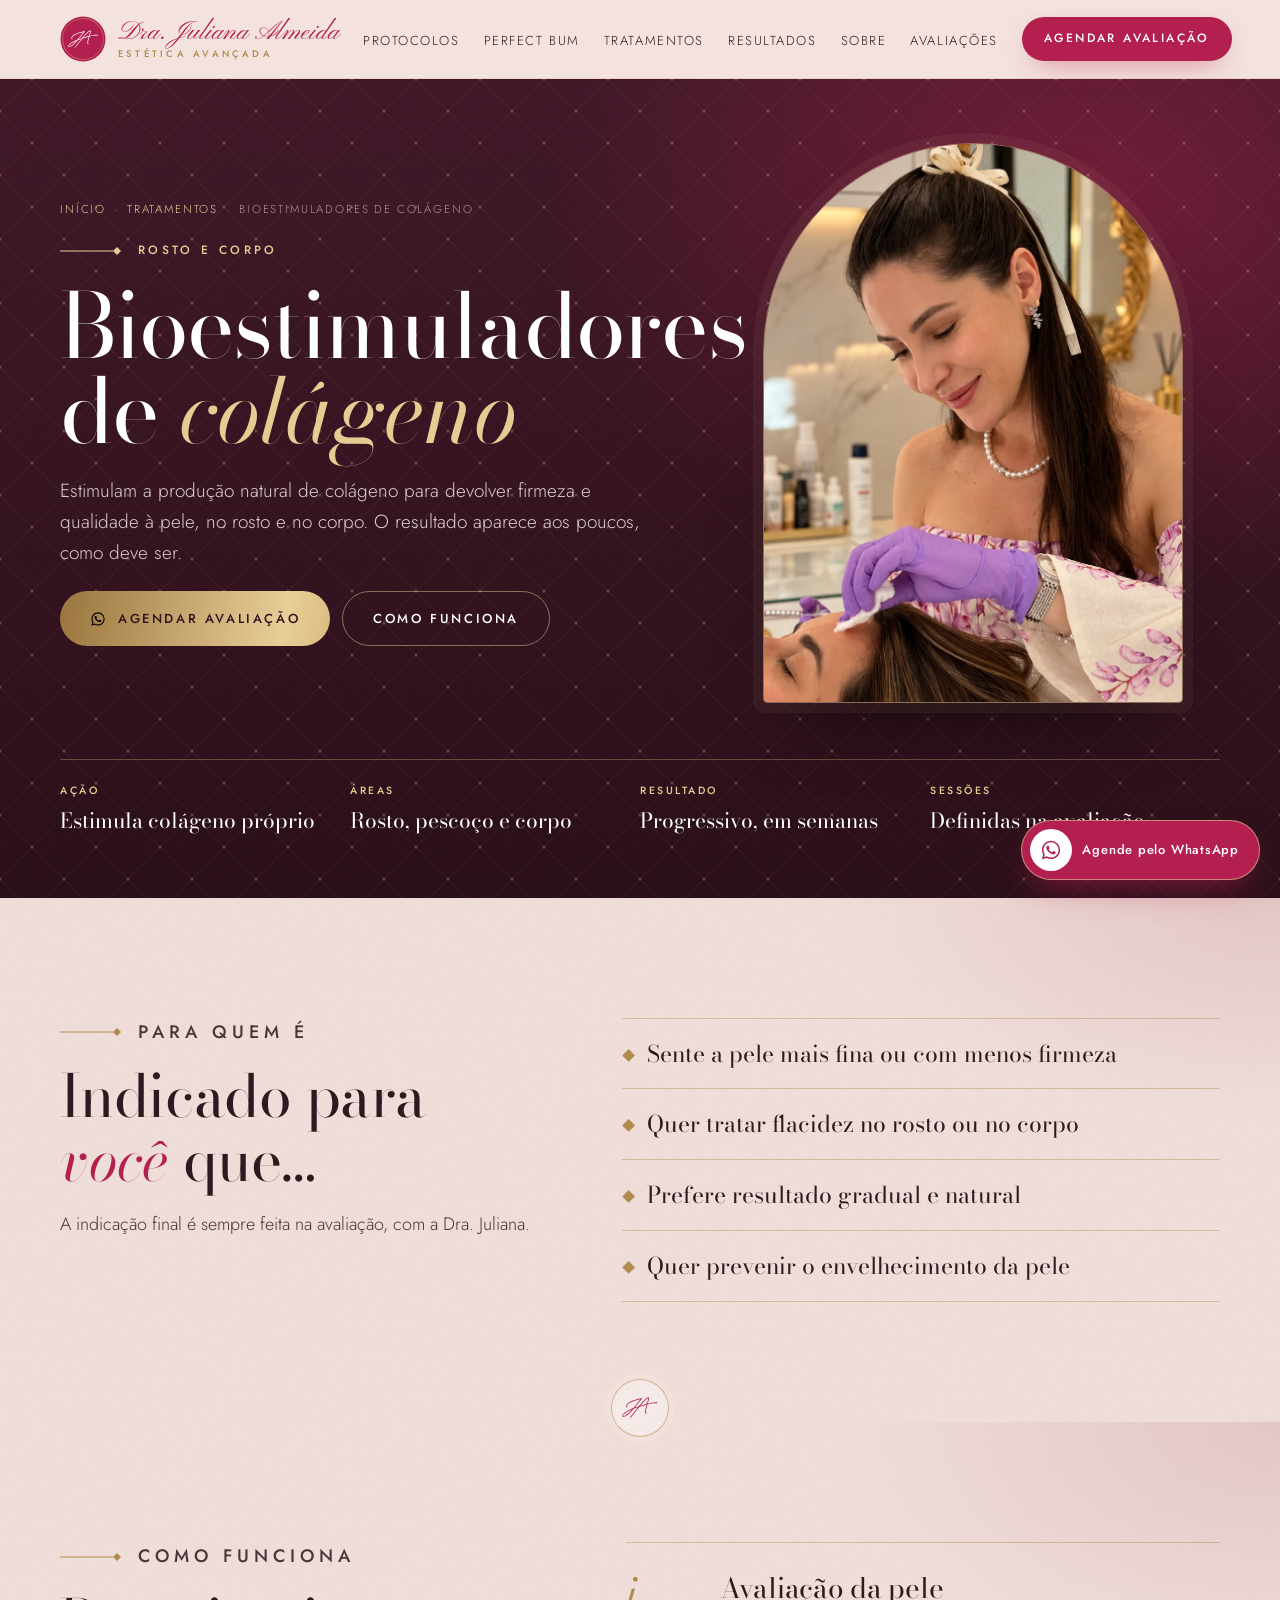
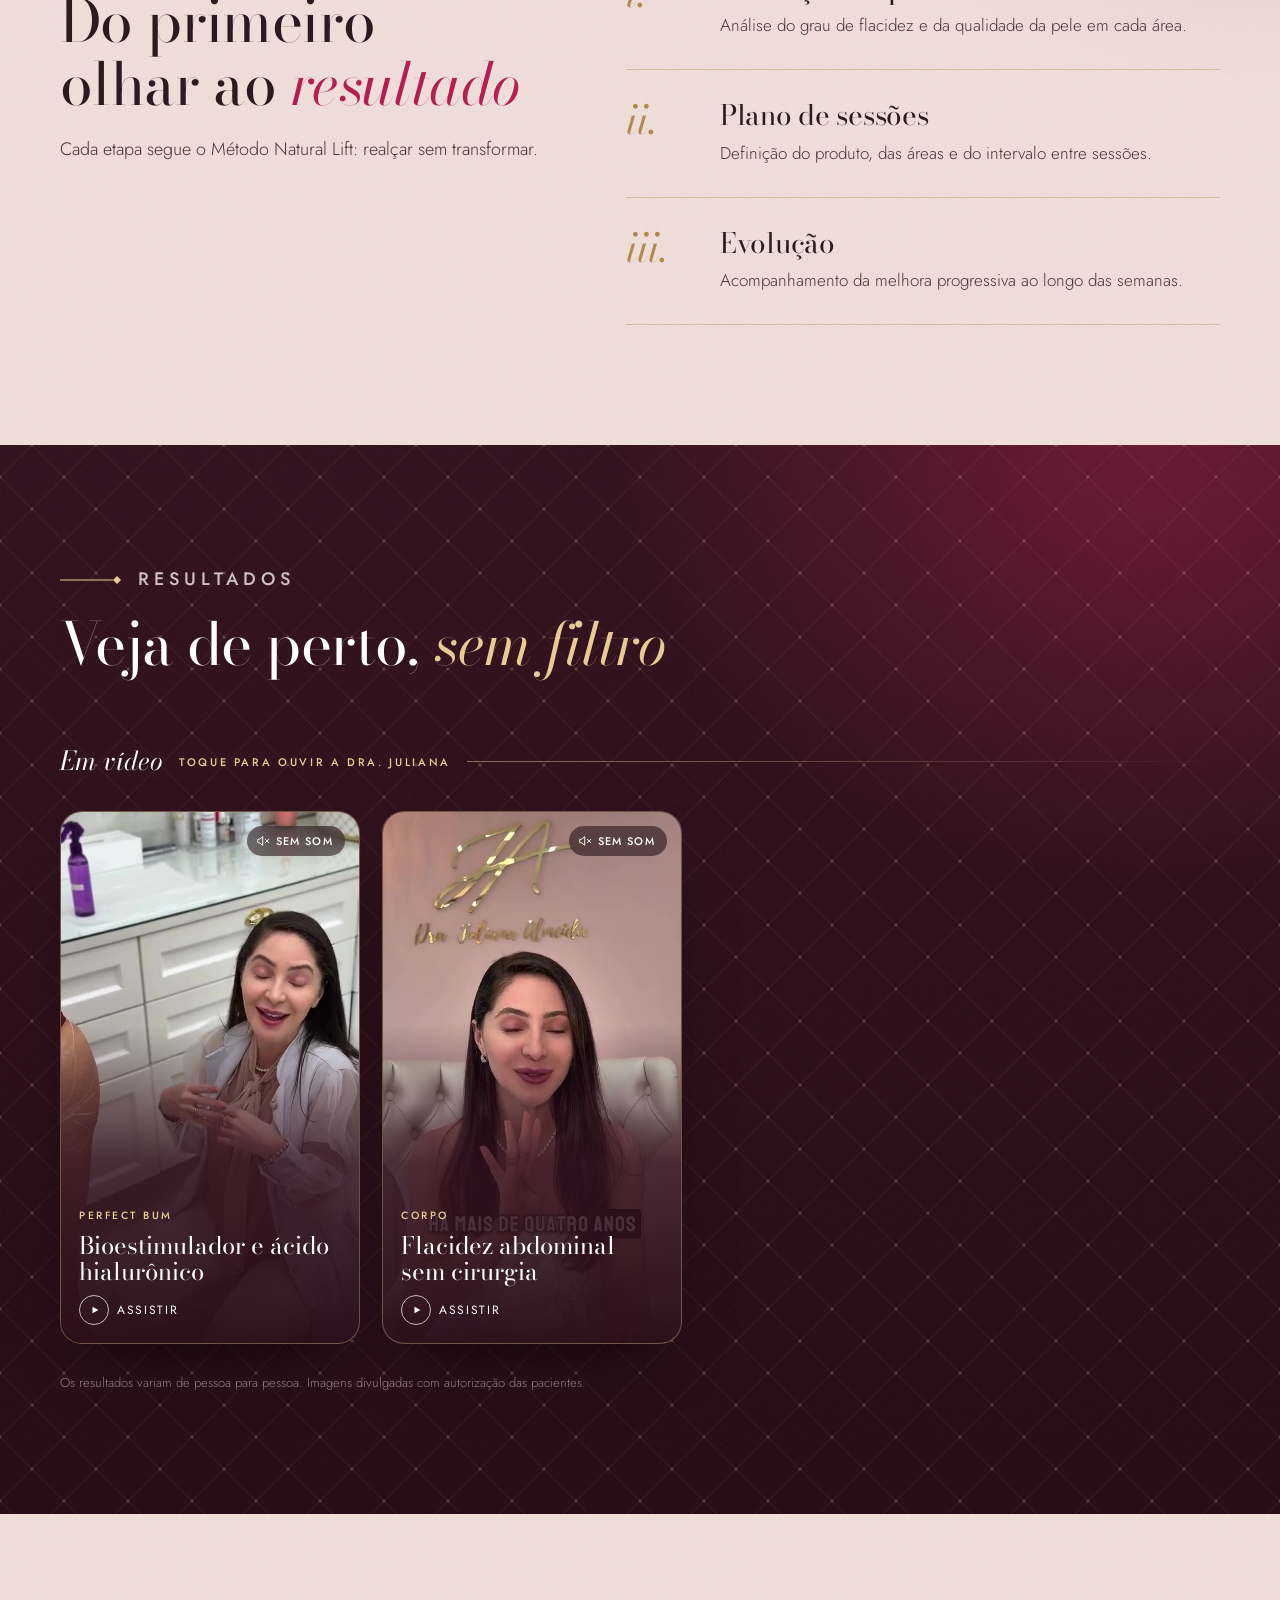
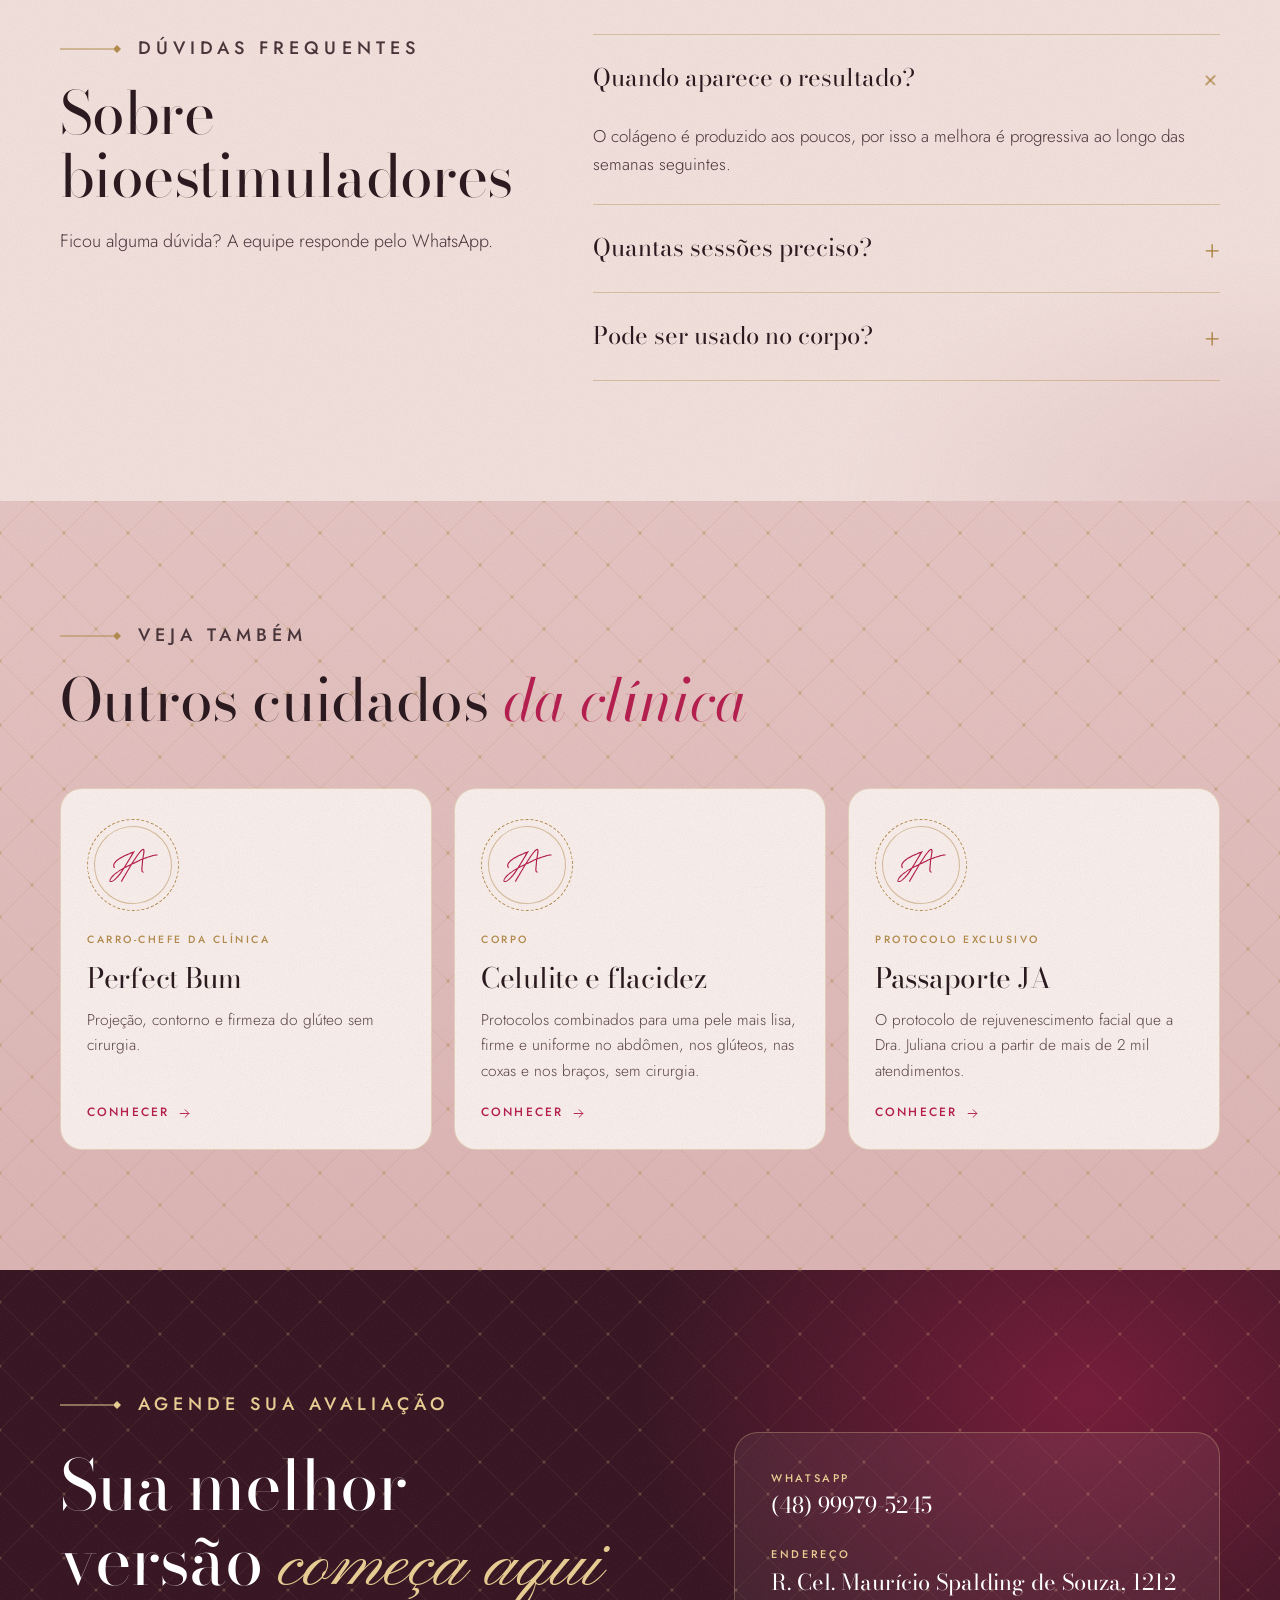
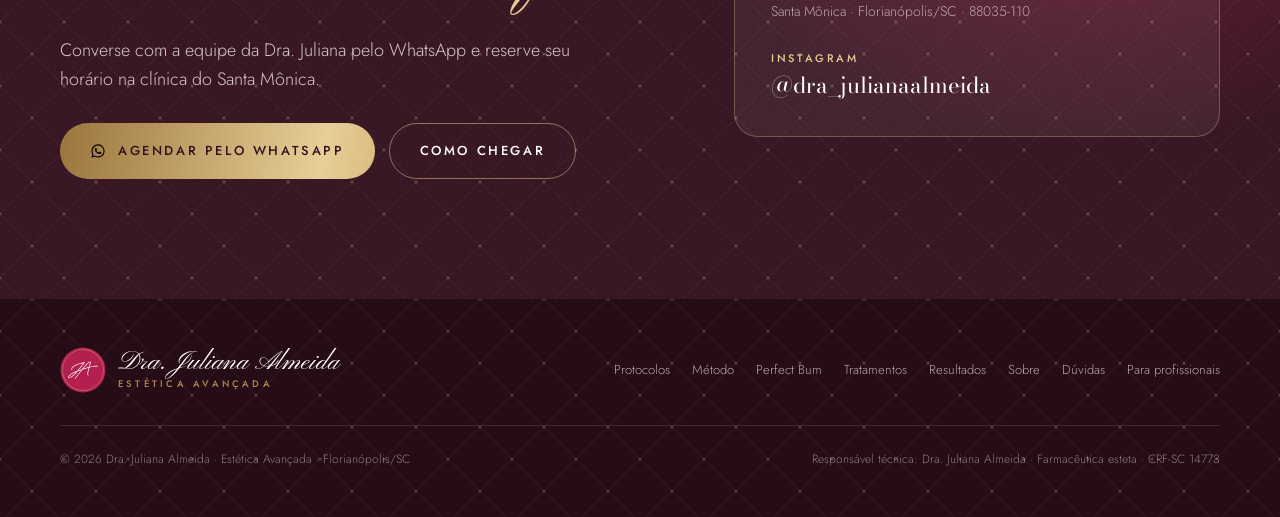
==== bioestimuladores.html @ acc556ac "claude v2.0: páginas de procedimento, SEO e correção da margem lateral - 10 páginas (Perfect Bum, Pa" ====
<!doctype html>
<html lang="pt-BR">
<head>
<meta charset="utf-8">
<meta name="viewport" content="width=device-width, initial-scale=1, viewport-fit=cover">
<title>Bioestimuladores de colágeno em Florianópolis | Dra. Juliana Almeida</title>
<meta name="description" content="Bioestimuladores de colágeno para firmeza e qualidade de pele no rosto e no corpo, com resultado progressivo e natural. Dra. Juliana Almeida, Florianópolis.">
<link rel="canonical" href="https://dra-juliana-site.vercel.app/bioestimuladores">
<meta name="theme-color" content="#33121F">
<meta property="og:type" content="website">
<meta property="og:locale" content="pt_BR">
<meta property="og:site_name" content="Dra. Juliana Almeida · Estética Avançada">
<meta property="og:title" content="Bioestimuladores de colágeno em Florianópolis | Dra. Juliana Almeida">
<meta property="og:description" content="Bioestimuladores de colágeno para firmeza e qualidade de pele no rosto e no corpo, com resultado progressivo e natural. Dra. Juliana Almeida, Florianópolis.">
<meta property="og:url" content="https://dra-juliana-site.vercel.app/bioestimuladores">
<meta property="og:image" content="https://dra-juliana-site.vercel.app/img/juliana-aplicando.jpg">
<meta name="twitter:card" content="summary_large_image">
<link rel="icon" href="data:image/svg+xml,%3Csvg xmlns='http://www.w3.org/2000/svg' viewBox='0 0 100 100'%3E%3Ccircle cx='50' cy='50' r='50' fill='%23B3204F'/%3E%3Cg transform='translate%2818 31.4%29 scale%280.02316%29'%3E%3Cpath fill='%23fff' fill-rule='evenodd' d='M2743 429C2741 422 2736 424 2730 422C2724 420 2713 418 2705 416C2697 414 2692 414 2682 413C2672 412 2663 411 2644 411C2625 411 2592 412 2567 413C2542 414 2528 416 2496 419C2464 422 2416 428 2378 434C2340 440 2306 445 2266 452C2226 459 2176 468 2137 476C2098 484 2054 493 2031 498C2008 503 2006 504 1999 506C1992 508 1990 507 1988 507C1986 507 1986 505 1986 504C1986 503 1984 509 1986 500C1988 491 1987 486 1997 452C2007 418 2036 334 2048 296C2060 258 2064 244 2069 222C2074 200 2078 185 2081 167C2084 149 2086 128 2087 116C2088 104 2088 103 2087 96C2086 89 2086 79 2084 72C2082 65 2080 58 2078 53C2076 48 2074 45 2071 41C2068 37 2062 31 2057 28C2052 25 2047 23 2043 22C2039 21 2040 20 2034 20C2028 20 2016 20 2010 21C2004 22 2004 22 1997 24C1990 26 1978 30 1968 35C1958 40 1948 45 1938 51C1928 57 1920 62 1910 69C1900 76 1888 85 1876 94C1864 103 1857 108 1839 124C1821 140 1792 165 1766 190C1740 215 1720 235 1682 274C1644 313 1606 352 1540 426C1474 500 1329 667 1284 717C1239 767 1280 721 1268 725C1256 729 1232 736 1212 743C1192 750 1173 758 1145 767C1117 776 1070 792 1045 800C1020 808 1002 812 993 814C984 816 991 813 990 812C989 811 988 812 989 809C990 806 985 809 995 796C1005 783 952 850 1049 731C1146 612 1488 190 1575 81C1662 -28 1579 79 1574 79C1569 79 1563 78 1545 80C1527 82 1498 86 1467 92C1436 98 1396 108 1361 116C1326 124 1292 134 1256 143C1220 152 1186 162 1147 173C1108 184 1058 199 1019 212C980 225 942 238 910 249C878 260 856 269 830 279C804 289 784 297 757 309C730 321 694 338 668 350C642 362 622 374 603 384C584 394 572 402 557 411C542 420 529 428 514 439C499 450 479 464 466 475C453 486 446 492 435 502C424 512 411 526 402 536C393 546 386 555 379 565C372 575 366 585 360 595C354 605 348 619 345 627C342 635 341 638 339 645C337 652 335 656 334 670C333 684 333 715 333 729C333 743 335 748 336 756C337 764 338 772 340 779C342 786 343 792 345 797C347 802 350 807 352 810C354 813 356 814 358 816C360 818 363 819 367 820C371 821 376 821 381 820C386 819 393 816 397 814C401 812 402 810 404 805C406 800 408 800 406 787C404 774 396 742 394 726C392 710 393 698 394 688C395 678 396 673 398 666C400 659 401 654 405 645C409 636 418 618 424 609C430 600 434 595 439 588C444 581 447 578 456 568C465 558 481 543 494 531C507 519 519 510 535 498C551 486 570 473 590 461C610 449 637 434 655 424C673 414 680 411 696 403C712 395 730 386 754 376C778 366 808 352 840 340C872 328 906 314 945 301C984 288 1033 272 1073 259C1113 246 1148 236 1185 226C1222 216 1258 206 1297 196C1336 186 1395 172 1416 167C1437 162 1420 167 1421 167C1422 167 1426 164 1423 169C1420 174 1417 180 1401 200C1385 220 1381 227 1328 292C1275 357 1156 501 1084 589C1012 677 932 779 897 822C862 865 880 841 873 848C866 855 863 857 856 862C849 867 851 867 831 876C811 885 761 904 736 915C711 926 715 926 683 941C651 956 584 986 543 1005C502 1024 473 1038 440 1056C407 1074 368 1096 343 1111C318 1126 304 1136 288 1147C272 1158 264 1164 248 1176C232 1188 208 1208 192 1221C176 1234 170 1240 155 1254C140 1268 117 1291 102 1308C87 1325 73 1343 63 1357C53 1371 48 1379 42 1391C36 1403 30 1418 26 1428C22 1438 22 1444 21 1449C20 1454 20 1456 20 1461C20 1466 20 1472 21 1477C22 1482 24 1486 25 1490C26 1494 28 1496 30 1499C32 1502 36 1506 39 1509C42 1512 45 1514 49 1516C53 1518 56 1520 63 1522C70 1524 80 1526 91 1527C102 1528 118 1527 131 1525C144 1523 157 1520 172 1516C187 1512 205 1506 219 1500C233 1494 240 1492 258 1483C276 1474 302 1461 324 1448C346 1435 370 1420 392 1405C414 1390 429 1380 454 1360C479 1340 510 1314 543 1286C576 1258 624 1215 651 1190C678 1165 690 1154 704 1138C718 1122 726 1110 738 1096C750 1082 754 1080 779 1052C804 1024 868 952 889 928C910 904 900 915 906 911C912 907 913 906 924 902C935 898 938 900 970 889C1002 878 1082 850 1118 838C1154 826 1173 821 1187 817C1201 813 1197 814 1200 814C1203 814 1202 814 1203 815C1204 816 1206 816 1204 819C1202 822 1202 823 1194 833C1186 843 1187 840 1157 878C1127 916 1041 1027 1012 1064C983 1101 998 1080 983 1099C968 1118 983 1102 925 1175C867 1248 686 1476 636 1540C586 1604 629 1553 627 1558C625 1563 626 1564 626 1568C626 1572 628 1577 630 1580C632 1583 632 1583 635 1585C638 1587 645 1589 649 1590C653 1591 653 1591 657 1590C661 1589 667 1588 671 1586C675 1584 679 1582 683 1579C687 1576 682 1584 697 1565C712 1546 748 1497 774 1464C800 1431 768 1474 852 1367C936 1260 1205 918 1281 821C1357 724 1302 792 1308 784C1314 776 1314 777 1318 774C1322 771 1325 769 1335 766C1345 763 1305 776 1376 754C1447 732 1682 655 1759 631C1836 607 1815 615 1835 610C1855 605 1871 603 1879 602C1887 601 1882 603 1883 604C1884 605 1885 602 1884 609C1883 616 1881 618 1875 647C1869 676 1856 746 1848 781C1840 816 1836 828 1830 854C1824 880 1819 908 1812 939C1805 970 1792 1017 1786 1043C1780 1069 1779 1081 1777 1095C1775 1109 1774 1119 1774 1129C1774 1139 1774 1146 1774 1155C1774 1164 1775 1173 1777 1182C1779 1191 1782 1202 1785 1210C1788 1218 1790 1222 1795 1229C1800 1236 1808 1245 1814 1250C1820 1255 1824 1258 1828 1261C1832 1264 1832 1264 1837 1266C1842 1268 1850 1270 1855 1271C1860 1272 1861 1272 1865 1271C1869 1270 1875 1269 1878 1268C1881 1267 1883 1265 1885 1263C1887 1261 1888 1257 1889 1254C1890 1251 1891 1249 1891 1246C1891 1243 1892 1239 1891 1235C1890 1231 1890 1228 1884 1224C1878 1220 1865 1214 1858 1208C1851 1202 1846 1196 1843 1191C1840 1186 1839 1184 1838 1179C1837 1174 1835 1168 1835 1160C1835 1152 1836 1136 1837 1128C1838 1120 1839 1121 1841 1110C1843 1099 1845 1076 1847 1063C1849 1050 1842 1078 1853 1030C1864 982 1898 840 1913 773C1928 706 1936 659 1942 631C1948 603 1947 611 1950 604C1953 597 1955 593 1958 589C1961 585 1963 582 1967 579C1971 576 1975 573 1980 571C1985 569 1976 570 1997 565C2018 560 2080 550 2108 544C2136 538 2136 536 2166 530C2196 524 2267 512 2289 508C2311 504 2279 510 2296 508C2313 506 2363 497 2391 493C2419 489 2441 486 2464 484C2487 482 2488 479 2529 478C2570 477 2675 479 2708 478C2741 477 2720 475 2725 473C2730 471 2737 468 2740 466C2743 464 2742 469 2743 463C2744 457 2745 436 2743 429ZM759 978C760 979 774 964 756 984C738 1004 682 1064 653 1095C624 1126 599 1150 580 1169C561 1188 555 1194 538 1209C521 1224 496 1247 478 1262C460 1277 458 1280 431 1300C404 1320 341 1366 316 1385C291 1404 291 1403 279 1411C267 1419 259 1424 246 1431C233 1438 216 1446 203 1452C190 1458 178 1462 165 1466C152 1470 136 1474 125 1475C114 1476 104 1476 97 1475C90 1474 88 1473 85 1471C82 1469 79 1467 77 1464C75 1461 74 1458 73 1455C72 1452 72 1449 73 1444C74 1439 75 1434 79 1426C83 1418 89 1408 96 1398C103 1388 110 1379 122 1366C134 1353 155 1330 168 1318C181 1306 184 1303 198 1291C212 1279 238 1258 255 1245C272 1232 284 1223 300 1212C316 1201 331 1190 351 1177C371 1164 399 1146 422 1132C445 1118 464 1107 487 1094C510 1081 539 1066 562 1054C585 1042 604 1034 625 1024C646 1014 669 1005 690 997C711 989 742 980 753 977C764 974 758 977 759 978ZM2023 82C2023 88 2023 104 2022 114C2021 124 2022 122 2019 140C2016 158 2010 193 2004 220C1998 247 1990 274 1983 300C1976 326 1968 349 1959 378C1950 407 1933 453 1926 475C1919 497 1919 501 1917 509C1915 517 1916 520 1915 524C1914 528 1918 528 1912 530C1906 532 1894 532 1877 536C1860 540 1841 544 1808 554C1775 564 1739 574 1677 593C1615 612 1482 654 1437 668C1392 682 1415 674 1410 675C1405 676 1406 674 1406 672C1406 670 1406 670 1412 663C1418 656 1427 650 1442 633C1457 616 1484 587 1503 564C1522 541 1539 520 1559 497C1579 474 1592 460 1621 429C1650 398 1692 355 1732 314C1772 273 1834 211 1861 185C1888 159 1881 170 1896 158C1911 146 1931 125 1951 112C1971 99 2005 85 2017 80C2029 75 2020 80 2021 80C2022 80 2023 76 2023 82Z'/%3E%3C/g%3E%3C/svg%3E">
<link rel="preconnect" href="https://fonts.googleapis.com">
<link rel="preconnect" href="https://fonts.gstatic.com" crossorigin>
<link rel="stylesheet" href="https://fonts.googleapis.com/css2?family=Bodoni+Moda:ital,opsz,wght@0,6..96,400;0,6..96,500;1,6..96,400;1,6..96,500&family=Jost:wght@300;400;500&family=Pinyon+Script&display=swap">
<link rel="stylesheet" href="assets/site.css">
<script type="application/ld+json">{"@context": "https://schema.org", "@type": "FAQPage", "mainEntity": [{"@type": "Question", "name": "Quando aparece o resultado?", "acceptedAnswer": {"@type": "Answer", "text": "O colágeno é produzido aos poucos, por isso a melhora é progressiva ao longo das semanas seguintes."}}, {"@type": "Question", "name": "Quantas sessões preciso?", "acceptedAnswer": {"@type": "Answer", "text": "Depende da área e do grau de flacidez. O número de sessões é definido na avaliação."}}, {"@type": "Question", "name": "Pode ser usado no corpo?", "acceptedAnswer": {"@type": "Answer", "text": "Sim. Ele faz parte, por exemplo, do protocolo Perfect Bum e dos tratamentos de flacidez corporal."}}]}</script>
<script type="application/ld+json">{"@context": "https://schema.org", "@type": "Service", "name": "Bioestimuladores de colágeno", "description": "Bioestimuladores de colágeno para firmeza e qualidade de pele no rosto e no corpo, com resultado progressivo e natural. Dra. Juliana Almeida, Florianópolis.", "areaServed": "Florianópolis, SC", "provider": {"@type": "BeautySalon", "name": "Dra. Juliana Almeida - Estética Avançada", "url": "https://dra-juliana-site.vercel.app", "telephone": "+55 48 99979-5245", "image": "https://dra-juliana-site.vercel.app/img/juliana-retrato.jpg", "address": {"@type": "PostalAddress", "streetAddress": "R. Cel. Maurício Spalding de Souza, 1212", "addressLocality": "Florianópolis", "addressRegion": "SC", "postalCode": "88035-110", "addressCountry": "BR"}, "aggregateRating": {"@type": "AggregateRating", "ratingValue": "4.9", "reviewCount": "85"}, "sameAs": ["https://www.instagram.com/dra_julianaalmeida/"]}, "url": "https://dra-juliana-site.vercel.app/bioestimuladores"}</script>
<script type="application/ld+json">{"@context": "https://schema.org", "@type": "BreadcrumbList", "itemListElement": [{"@type": "ListItem", "position": 1, "name": "Início", "item": "https://dra-juliana-site.vercel.app/"}, {"@type": "ListItem", "position": 2, "name": "Tratamentos", "item": "https://dra-juliana-site.vercel.app/#tratamentos"}, {"@type": "ListItem", "position": 3, "name": "Bioestimuladores de colágeno", "item": "https://dra-juliana-site.vercel.app/bioestimuladores"}]}</script>
</head>
<body>
<svg width="0" height="0" style="position:absolute" aria-hidden="true">
  <defs>
    <linearGradient id="g-gold" x1="0" y1="0" x2="1" y2="1">
      <stop offset="0" stop-color="#9A753D"/><stop offset=".45" stop-color="#E7CF97"/><stop offset="1" stop-color="#A8834A"/>
    </linearGradient>
  </defs>
  <symbol id="ja-mark" viewBox="0 0 2763 1610"><path fill="currentColor" fill-rule="evenodd" d="M2743 429C2741 422 2736 424 2730 422C2724 420 2713 418 2705 416C2697 414 2692 414 2682 413C2672 412 2663 411 2644 411C2625 411 2592 412 2567 413C2542 414 2528 416 2496 419C2464 422 2416 428 2378 434C2340 440 2306 445 2266 452C2226 459 2176 468 2137 476C2098 484 2054 493 2031 498C2008 503 2006 504 1999 506C1992 508 1990 507 1988 507C1986 507 1986 505 1986 504C1986 503 1984 509 1986 500C1988 491 1987 486 1997 452C2007 418 2036 334 2048 296C2060 258 2064 244 2069 222C2074 200 2078 185 2081 167C2084 149 2086 128 2087 116C2088 104 2088 103 2087 96C2086 89 2086 79 2084 72C2082 65 2080 58 2078 53C2076 48 2074 45 2071 41C2068 37 2062 31 2057 28C2052 25 2047 23 2043 22C2039 21 2040 20 2034 20C2028 20 2016 20 2010 21C2004 22 2004 22 1997 24C1990 26 1978 30 1968 35C1958 40 1948 45 1938 51C1928 57 1920 62 1910 69C1900 76 1888 85 1876 94C1864 103 1857 108 1839 124C1821 140 1792 165 1766 190C1740 215 1720 235 1682 274C1644 313 1606 352 1540 426C1474 500 1329 667 1284 717C1239 767 1280 721 1268 725C1256 729 1232 736 1212 743C1192 750 1173 758 1145 767C1117 776 1070 792 1045 800C1020 808 1002 812 993 814C984 816 991 813 990 812C989 811 988 812 989 809C990 806 985 809 995 796C1005 783 952 850 1049 731C1146 612 1488 190 1575 81C1662 -28 1579 79 1574 79C1569 79 1563 78 1545 80C1527 82 1498 86 1467 92C1436 98 1396 108 1361 116C1326 124 1292 134 1256 143C1220 152 1186 162 1147 173C1108 184 1058 199 1019 212C980 225 942 238 910 249C878 260 856 269 830 279C804 289 784 297 757 309C730 321 694 338 668 350C642 362 622 374 603 384C584 394 572 402 557 411C542 420 529 428 514 439C499 450 479 464 466 475C453 486 446 492 435 502C424 512 411 526 402 536C393 546 386 555 379 565C372 575 366 585 360 595C354 605 348 619 345 627C342 635 341 638 339 645C337 652 335 656 334 670C333 684 333 715 333 729C333 743 335 748 336 756C337 764 338 772 340 779C342 786 343 792 345 797C347 802 350 807 352 810C354 813 356 814 358 816C360 818 363 819 367 820C371 821 376 821 381 820C386 819 393 816 397 814C401 812 402 810 404 805C406 800 408 800 406 787C404 774 396 742 394 726C392 710 393 698 394 688C395 678 396 673 398 666C400 659 401 654 405 645C409 636 418 618 424 609C430 600 434 595 439 588C444 581 447 578 456 568C465 558 481 543 494 531C507 519 519 510 535 498C551 486 570 473 590 461C610 449 637 434 655 424C673 414 680 411 696 403C712 395 730 386 754 376C778 366 808 352 840 340C872 328 906 314 945 301C984 288 1033 272 1073 259C1113 246 1148 236 1185 226C1222 216 1258 206 1297 196C1336 186 1395 172 1416 167C1437 162 1420 167 1421 167C1422 167 1426 164 1423 169C1420 174 1417 180 1401 200C1385 220 1381 227 1328 292C1275 357 1156 501 1084 589C1012 677 932 779 897 822C862 865 880 841 873 848C866 855 863 857 856 862C849 867 851 867 831 876C811 885 761 904 736 915C711 926 715 926 683 941C651 956 584 986 543 1005C502 1024 473 1038 440 1056C407 1074 368 1096 343 1111C318 1126 304 1136 288 1147C272 1158 264 1164 248 1176C232 1188 208 1208 192 1221C176 1234 170 1240 155 1254C140 1268 117 1291 102 1308C87 1325 73 1343 63 1357C53 1371 48 1379 42 1391C36 1403 30 1418 26 1428C22 1438 22 1444 21 1449C20 1454 20 1456 20 1461C20 1466 20 1472 21 1477C22 1482 24 1486 25 1490C26 1494 28 1496 30 1499C32 1502 36 1506 39 1509C42 1512 45 1514 49 1516C53 1518 56 1520 63 1522C70 1524 80 1526 91 1527C102 1528 118 1527 131 1525C144 1523 157 1520 172 1516C187 1512 205 1506 219 1500C233 1494 240 1492 258 1483C276 1474 302 1461 324 1448C346 1435 370 1420 392 1405C414 1390 429 1380 454 1360C479 1340 510 1314 543 1286C576 1258 624 1215 651 1190C678 1165 690 1154 704 1138C718 1122 726 1110 738 1096C750 1082 754 1080 779 1052C804 1024 868 952 889 928C910 904 900 915 906 911C912 907 913 906 924 902C935 898 938 900 970 889C1002 878 1082 850 1118 838C1154 826 1173 821 1187 817C1201 813 1197 814 1200 814C1203 814 1202 814 1203 815C1204 816 1206 816 1204 819C1202 822 1202 823 1194 833C1186 843 1187 840 1157 878C1127 916 1041 1027 1012 1064C983 1101 998 1080 983 1099C968 1118 983 1102 925 1175C867 1248 686 1476 636 1540C586 1604 629 1553 627 1558C625 1563 626 1564 626 1568C626 1572 628 1577 630 1580C632 1583 632 1583 635 1585C638 1587 645 1589 649 1590C653 1591 653 1591 657 1590C661 1589 667 1588 671 1586C675 1584 679 1582 683 1579C687 1576 682 1584 697 1565C712 1546 748 1497 774 1464C800 1431 768 1474 852 1367C936 1260 1205 918 1281 821C1357 724 1302 792 1308 784C1314 776 1314 777 1318 774C1322 771 1325 769 1335 766C1345 763 1305 776 1376 754C1447 732 1682 655 1759 631C1836 607 1815 615 1835 610C1855 605 1871 603 1879 602C1887 601 1882 603 1883 604C1884 605 1885 602 1884 609C1883 616 1881 618 1875 647C1869 676 1856 746 1848 781C1840 816 1836 828 1830 854C1824 880 1819 908 1812 939C1805 970 1792 1017 1786 1043C1780 1069 1779 1081 1777 1095C1775 1109 1774 1119 1774 1129C1774 1139 1774 1146 1774 1155C1774 1164 1775 1173 1777 1182C1779 1191 1782 1202 1785 1210C1788 1218 1790 1222 1795 1229C1800 1236 1808 1245 1814 1250C1820 1255 1824 1258 1828 1261C1832 1264 1832 1264 1837 1266C1842 1268 1850 1270 1855 1271C1860 1272 1861 1272 1865 1271C1869 1270 1875 1269 1878 1268C1881 1267 1883 1265 1885 1263C1887 1261 1888 1257 1889 1254C1890 1251 1891 1249 1891 1246C1891 1243 1892 1239 1891 1235C1890 1231 1890 1228 1884 1224C1878 1220 1865 1214 1858 1208C1851 1202 1846 1196 1843 1191C1840 1186 1839 1184 1838 1179C1837 1174 1835 1168 1835 1160C1835 1152 1836 1136 1837 1128C1838 1120 1839 1121 1841 1110C1843 1099 1845 1076 1847 1063C1849 1050 1842 1078 1853 1030C1864 982 1898 840 1913 773C1928 706 1936 659 1942 631C1948 603 1947 611 1950 604C1953 597 1955 593 1958 589C1961 585 1963 582 1967 579C1971 576 1975 573 1980 571C1985 569 1976 570 1997 565C2018 560 2080 550 2108 544C2136 538 2136 536 2166 530C2196 524 2267 512 2289 508C2311 504 2279 510 2296 508C2313 506 2363 497 2391 493C2419 489 2441 486 2464 484C2487 482 2488 479 2529 478C2570 477 2675 479 2708 478C2741 477 2720 475 2725 473C2730 471 2737 468 2740 466C2743 464 2742 469 2743 463C2744 457 2745 436 2743 429ZM759 978C760 979 774 964 756 984C738 1004 682 1064 653 1095C624 1126 599 1150 580 1169C561 1188 555 1194 538 1209C521 1224 496 1247 478 1262C460 1277 458 1280 431 1300C404 1320 341 1366 316 1385C291 1404 291 1403 279 1411C267 1419 259 1424 246 1431C233 1438 216 1446 203 1452C190 1458 178 1462 165 1466C152 1470 136 1474 125 1475C114 1476 104 1476 97 1475C90 1474 88 1473 85 1471C82 1469 79 1467 77 1464C75 1461 74 1458 73 1455C72 1452 72 1449 73 1444C74 1439 75 1434 79 1426C83 1418 89 1408 96 1398C103 1388 110 1379 122 1366C134 1353 155 1330 168 1318C181 1306 184 1303 198 1291C212 1279 238 1258 255 1245C272 1232 284 1223 300 1212C316 1201 331 1190 351 1177C371 1164 399 1146 422 1132C445 1118 464 1107 487 1094C510 1081 539 1066 562 1054C585 1042 604 1034 625 1024C646 1014 669 1005 690 997C711 989 742 980 753 977C764 974 758 977 759 978ZM2023 82C2023 88 2023 104 2022 114C2021 124 2022 122 2019 140C2016 158 2010 193 2004 220C1998 247 1990 274 1983 300C1976 326 1968 349 1959 378C1950 407 1933 453 1926 475C1919 497 1919 501 1917 509C1915 517 1916 520 1915 524C1914 528 1918 528 1912 530C1906 532 1894 532 1877 536C1860 540 1841 544 1808 554C1775 564 1739 574 1677 593C1615 612 1482 654 1437 668C1392 682 1415 674 1410 675C1405 676 1406 674 1406 672C1406 670 1406 670 1412 663C1418 656 1427 650 1442 633C1457 616 1484 587 1503 564C1522 541 1539 520 1559 497C1579 474 1592 460 1621 429C1650 398 1692 355 1732 314C1772 273 1834 211 1861 185C1888 159 1881 170 1896 158C1911 146 1931 125 1951 112C1971 99 2005 85 2017 80C2029 75 2020 80 2021 80C2022 80 2023 76 2023 82Z"/></symbol>
  <symbol id="i-wa" viewBox="0 0 24 24"><path d="M12.04 2C6.58 2 2.13 6.45 2.13 11.91c0 1.75.46 3.45 1.32 4.95L2.05 22l5.25-1.38a9.9 9.9 0 0 0 4.74 1.21h.01c5.46 0 9.91-4.45 9.91-9.91A9.85 9.85 0 0 0 12.04 2zm0 18.15h-.01a8.2 8.2 0 0 1-4.19-1.15l-.3-.18-3.12.82.83-3.04-.2-.31a8.2 8.2 0 0 1-1.26-4.38c0-4.54 3.7-8.23 8.25-8.23a8.2 8.2 0 0 1 8.23 8.24c0 4.54-3.7 8.23-8.23 8.23zm4.52-6.16c-.25-.12-1.47-.72-1.69-.81-.23-.08-.39-.12-.56.13-.16.25-.64.81-.79.97-.14.17-.29.19-.54.06-.25-.12-1.05-.39-1.99-1.23-.74-.66-1.23-1.47-1.38-1.72-.14-.25-.02-.38.11-.51.11-.11.25-.29.37-.43.13-.15.17-.25.25-.42.08-.17.04-.31-.02-.43-.06-.13-.56-1.34-.76-1.84-.2-.48-.41-.42-.56-.43h-.48a.92.92 0 0 0-.66.31c-.23.25-.87.85-.87 2.07 0 1.22.89 2.4 1.01 2.56.12.17 1.75 2.67 4.23 3.74.59.26 1.05.41 1.41.52.59.19 1.13.16 1.56.1.48-.07 1.47-.6 1.67-1.18.21-.58.21-1.07.14-1.18-.06-.1-.22-.16-.47-.29z"/></symbol>
  <symbol id="i-arrow" viewBox="0 0 24 24"><path d="M5 12h14M13 6l6 6-6 6" fill="none" stroke="currentColor" stroke-width="1.5" stroke-linecap="round" stroke-linejoin="round"/></symbol>
  <symbol id="i-play" viewBox="0 0 24 24"><path d="M6 4l14 8-14 8z"/></symbol>
</svg>
<header class="site-header">
  <div class="wrap">
    <nav class="nav" aria-label="Principal">
      <a class="brand" href="/" aria-label="Dra. Juliana Almeida, início">
        <svg class="brand-badge" viewBox="0 0 100 100" aria-hidden="true">
          <circle cx="50" cy="50" r="49" fill="#B3204F"/>
          <circle cx="50" cy="50" r="44.5" fill="none" stroke="url(#g-gold)" stroke-width="1"/>
          <use href="#ja-mark" x="17" y="31" width="66" height="38.5" color="#fff"/>
        </svg>
        <span class="brand-name"><span class="script">Dra. Juliana Almeida</span><small>Estética Avançada</small></span>
      </a>
      <ul class="nav-links">
        <li><a href="/#protocolos">Protocolos</a></li>
        <li><a href="/#perfect-bum">Perfect Bum</a></li>
        <li><a href="/#tratamentos">Tratamentos</a></li>
        <li><a href="/#resultados">Resultados</a></li>
        <li><a href="/#sobre">Sobre</a></li>
        <li><a href="/#avaliacoes">Avaliações</a></li>
      </ul>
      <a class="btn btn-primary" data-wa="Olá, Dra. Juliana! Vim pelo site e gostaria de agendar uma avaliação." href="/#contato">Agendar avaliação</a>
      <button class="menu-toggle" id="menu-toggle" aria-expanded="false" aria-controls="mobile-menu" aria-label="Abrir menu">
        <svg viewBox="0 0 24 24" fill="none" stroke="currentColor" stroke-width="1.5" stroke-linecap="round"><path d="M4 8h16M4 16h16"/></svg>
      </button>
    </nav>
  </div>
  <div class="mobile-menu" id="mobile-menu" hidden>
    <div class="wrap">
      <ul>
        <li><a href="/#protocolos">Protocolos assinatura</a></li>
        <li><a href="/#metodo">Método Natural Lift</a></li>
        <li><a href="/#perfect-bum">Perfect Bum</a></li>
        <li><a href="/#tratamentos">Tratamentos</a></li>
        <li><a href="/#resultados">Resultados</a></li>
        <li><a href="/#sobre">Sobre a Dra.</a></li>
        <li><a href="/#clinica">A clínica</a></li>
        <li><a href="/#avaliacoes">Avaliações</a></li>
        <li><a href="/#profissionais">Para profissionais</a></li>
        <li><a href="/#contato">Contato</a></li>
      </ul>
      <a class="btn btn-primary" data-wa="Olá, Dra. Juliana! Vim pelo site e gostaria de agendar uma avaliação." href="/#contato"><svg><use href="#i-wa"/></svg>Agendar pelo WhatsApp</a>
    </div>
  </div>
</header>
<main>
  <section class="p-hero">
    <div class="wrap">
      <div class="p-hero-grid">
        <div class="p-hero-copy">
          <nav class="crumb" aria-label="Você está em"><a href="/">Início</a><span>·</span><a href="/#tratamentos">Tratamentos</a><span>·</span><span>Bioestimuladores de colágeno</span></nav>
          <p class="eyebrow rule">Rosto e corpo</p>
          <h1>Bioestimuladores de <em>colágeno</em></h1>
          <p class="lead">Estimulam a produção natural de colágeno para devolver firmeza e qualidade à pele, no rosto e no corpo. O resultado aparece aos poucos, como deve ser.</p>
          <div class="row"><a class="btn btn-gold" data-wa="Olá, Dra. Juliana! Vim pelo site e tenho interesse em Bioestimuladores de Colágeno." href="#contato"><svg><use href="#i-wa"/></svg>Agendar avaliação</a><a class="btn btn-ghost" href="#como-funciona">Como funciona</a></div>
        </div>
        <figure class="p-hero-photo"><img src="img/juliana-aplicando.jpg" alt="Bioestimuladores de colágeno com a Dra. Juliana Almeida" style="object-position:50% 30%" fetchpriority="high"></figure>
      </div>
      <dl class="p-facts"><div><dt>Ação</dt><dd>Estimula colágeno próprio</dd></div><div><dt>Áreas</dt><dd>Rosto, pescoço e corpo</dd></div><div><dt>Resultado</dt><dd>Progressivo, em semanas</dd></div><div><dt>Sessões</dt><dd>Definidas na avaliação</dd></div></dl>
    </div>
  </section>

  <section class="section p-light" id="para-quem">
    <div class="wrap p-two">
      <div class="section-head"><p class="eyebrow rule">Para quem é</p><h2>Indicado para <em>você</em> que…</h2><p>A indicação final é sempre feita na avaliação, com a Dra. Juliana.</p></div>
      <ul class="p-checks"><li>Sente a pele mais fina ou com menos firmeza</li><li>Quer tratar flacidez no rosto ou no corpo</li><li>Prefere resultado gradual e natural</li><li>Quer prevenir o envelhecimento da pele</li></ul>
    </div>
  </section>

  <div class="orn" aria-hidden="true"><span><svg class="ja" viewBox="0 0 2763 1610" aria-hidden="true"><use href="#ja-mark"/></svg></span></div>

  <section class="section p-light" id="como-funciona">
    <div class="wrap metodo-grid">
      <div class="section-head metodo-head"><p class="eyebrow rule">Como funciona</p><h2>Do primeiro olhar ao <em>resultado</em></h2><p>Cada etapa segue o Método Natural Lift: realçar sem transformar.</p></div>
      <ol class="steps"><li class="step"><span class="step-n">i.</span><div><h3>Avaliação da pele</h3><p>Análise do grau de flacidez e da qualidade da pele em cada área.</p></div></li><li class="step"><span class="step-n">ii.</span><div><h3>Plano de sessões</h3><p>Definição do produto, das áreas e do intervalo entre sessões.</p></div></li><li class="step"><span class="step-n">iii.</span><div><h3>Evolução</h3><p>Acompanhamento da melhora progressiva ao longo das semanas.</p></div></li></ol>
    </div>
  </section>

  <section class="section results p-media" id="resultados">
    <div class="wrap">
      <div class="section-head"><p class="eyebrow rule">Resultados</p><h2>Veja de perto, <em>sem filtro</em></h2></div>
      <p class="sub-label">Em vídeo <small>Toque para ouvir a Dra. Juliana</small></p><div class="reels" style="--n:2"><div class="reel vplayer" data-src="videos/perfect-bum.mp4"><video muted loop playsinline preload="none" poster="img/poster-perfect-bum.jpg"></video><span class="vp-mute" aria-hidden="true"><svg viewBox="0 0 24 24" fill="none" stroke="currentColor" stroke-width="1.6" stroke-linecap="round" stroke-linejoin="round"><path d="M11 5 6 9H3v6h3l5 4z"/><path d="m22 9-6 6M16 9l6 6"/></svg>Sem som</span><span class="vp-spin" aria-hidden="true"></span><button class="vp-overlay" aria-label="Assistir com som: Bioestimulador e ácido hialurônico"><span class="reel-info"><small>Perfect Bum</small><b>Bioestimulador e ácido hialurônico</b><span class="mini-play"><i><svg><use href="#i-play"/></svg></i>Assistir</span></span></button></div><div class="reel vplayer" data-src="videos/flacidez-abdominal.mp4"><video muted loop playsinline preload="none" poster="img/poster-flacidez.jpg"></video><span class="vp-mute" aria-hidden="true"><svg viewBox="0 0 24 24" fill="none" stroke="currentColor" stroke-width="1.6" stroke-linecap="round" stroke-linejoin="round"><path d="M11 5 6 9H3v6h3l5 4z"/><path d="m22 9-6 6M16 9l6 6"/></svg>Sem som</span><span class="vp-spin" aria-hidden="true"></span><button class="vp-overlay" aria-label="Assistir com som: Flacidez abdominal sem cirurgia"><span class="reel-info"><small>Corpo</small><b>Flacidez abdominal sem cirurgia</b><span class="mini-play"><i><svg><use href="#i-play"/></svg></i>Assistir</span></span></button></div></div>
      <p class="disclaimer">Os resultados variam de pessoa para pessoa. Imagens divulgadas com autorização das pacientes.</p>
    </div>
  </section>
  <section class="section faq" id="duvidas">
    <div class="wrap faq-grid">
      <div class="section-head"><p class="eyebrow rule">Dúvidas frequentes</p><h2>Sobre bioestimuladores</h2><p>Ficou alguma dúvida? A equipe responde pelo WhatsApp.</p></div>
      <div class="faq-list"><details open><summary>Quando aparece o resultado?</summary><p>O colágeno é produzido aos poucos, por isso a melhora é progressiva ao longo das semanas seguintes.</p></details><details><summary>Quantas sessões preciso?</summary><p>Depende da área e do grau de flacidez. O número de sessões é definido na avaliação.</p></details><details><summary>Pode ser usado no corpo?</summary><p>Sim. Ele faz parte, por exemplo, do protocolo Perfect Bum e dos tratamentos de flacidez corporal.</p></details></div>
    </div>
  </section>

  <section class="section protocols">
    <div class="wrap">
      <div class="section-head"><p class="eyebrow rule">Veja também</p><h2>Outros cuidados <em>da clínica</em></h2></div>
      <div class="proto-grid p-related"><a class="proto" href="perfect-bum"><span class="stamp"><svg class="ja" viewBox="0 0 2763 1610" aria-hidden="true"><use href="#ja-mark"/></svg></span><small>Carro-chefe da clínica</small><h3>Perfect Bum</h3><p>Projeção, contorno e firmeza do glúteo sem cirurgia.</p><span class="more">Conhecer <svg><use href="#i-arrow"/></svg></span></a><a class="proto" href="celulite-e-flacidez"><span class="stamp"><svg class="ja" viewBox="0 0 2763 1610" aria-hidden="true"><use href="#ja-mark"/></svg></span><small>Corpo</small><h3>Celulite e flacidez</h3><p>Protocolos combinados para uma pele mais lisa, firme e uniforme no abdômen, nos glúteos, nas coxas e nos braços, sem cirurgia.</p><span class="more">Conhecer <svg><use href="#i-arrow"/></svg></span></a><a class="proto" href="passaporte-ja"><span class="stamp"><svg class="ja" viewBox="0 0 2763 1610" aria-hidden="true"><use href="#ja-mark"/></svg></span><small>Protocolo exclusivo</small><h3>Passaporte JA</h3><p>O protocolo de rejuvenescimento facial que a Dra. Juliana criou a partir de mais de 2 mil atendimentos.</p><span class="more">Conhecer <svg><use href="#i-arrow"/></svg></span></a></div>
    </div>
  </section>

  <section class="cta" id="contato">
    <div class="wrap cta-grid">
      <div class="cta-copy">
        <p class="eyebrow rule" style="color:var(--gold-hi)">Agende sua avaliação</p>
        <h2>Sua melhor versão <span class="script">começa aqui</span></h2>
        <p>Converse com a equipe da Dra. Juliana pelo WhatsApp e reserve seu horário na clínica do Santa Mônica.</p>
        <div class="row">
          <a class="btn btn-gold" data-wa="Olá, Dra. Juliana! Vim pelo site e gostaria de agendar uma avaliação." href="#contato"><svg><use href="#i-wa"/></svg>Agendar pelo WhatsApp</a>
          <a class="btn btn-ghost" href="https://www.google.com/maps/search/?api=1&query=R.+Cel.+Maur%C3%ADcio+Spalding+de+Souza%2C+1212+-+Santa+Monica%2C+Florian%C3%B3polis+-+SC" target="_blank" rel="noopener">Como chegar</a>
        </div>
      </div>
      <div class="contact-card">
        <div><small>WhatsApp</small><a data-wa="Olá, Dra. Juliana! Vim pelo site e gostaria de agendar uma avaliação." href="#contato">(48) 99979-5245</a></div>
        <div><small>Endereço</small><p>R. Cel. Maurício Spalding de Souza, 1212</p><span class="sub">Santa Mônica · Florianópolis/SC · 88035-110</span></div>
        <div><small>Instagram</small><a href="https://www.instagram.com/dra_julianaalmeida/" target="_blank" rel="noopener">@dra_julianaalmeida</a></div>
      </div>
    </div>
  </section>
</main>
<footer class="site-footer">
  <div class="wrap">
    <div class="foot">
      <a class="brand" href="/" aria-label="Voltar ao início">
        <svg class="brand-badge" viewBox="0 0 100 100" aria-hidden="true"><circle cx="50" cy="50" r="49" fill="#B3204F"/><circle cx="50" cy="50" r="44.5" fill="none" stroke="url(#g-gold)" stroke-width="1"/><use href="#ja-mark" x="17" y="31" width="66" height="38.5" color="#fff"/></svg>
        <span class="brand-name"><span class="script">Dra. Juliana Almeida</span><small>Estética Avançada</small></span>
      </a>
      <nav aria-label="Rodapé">
        <a href="/#protocolos">Protocolos</a><a href="/#metodo">Método</a><a href="/#perfect-bum">Perfect Bum</a><a href="/#tratamentos">Tratamentos</a><a href="/#resultados">Resultados</a><a href="/#sobre">Sobre</a><a href="/#duvidas">Dúvidas</a><a href="/#profissionais">Para profissionais</a>
      </nav>
    </div>
    <div class="foot-legal">
      <span>© <span id="year">2026</span> Dra. Juliana Almeida · Estética Avançada · Florianópolis/SC</span>
      <span>Responsável técnica: Dra. Juliana Almeida · Farmacêutica esteta · CRF-SC 14773</span>
    </div>
  </div>
</footer>
<a class="wa-float" data-wa="Olá, Dra. Juliana! Vim pelo site e tenho interesse em Bioestimuladores de Colágeno." href="#contato" aria-label="Falar no WhatsApp"><i><svg><use href="#i-wa"/></svg></i><span>Agende pelo WhatsApp</span></a>
<script src="assets/site.js"></script>
</body>
</html>
---- assets/site.css ----
/* Layout: maison de beauté — marfim e rosa-pó como papel, framboesa do logo como assinatura, dourado só em fios, selos e números. Fotos em arco, como um espelho da clínica. */
:root{
  --ivory:#F3E3DE;
  --paper:#FAF1ED;
  --blush:#EBD2CE;
  --rosewood:#E2C1BF;
  --petal:#D9AEB1;
  --wine-3:#24090F;
  --raspberry:#B3204F;
  --wine:#33121F;
  --wine-2:#4A1B2D;
  --ink:#2B1A1F;
  --muted:#7A6066;
  --gold:#B08A4E;
  --gold-hi:#E6CC93;
  --gold-grad:linear-gradient(100deg,#9A753D 0%,#E7CF97 42%,#C9A465 62%,#9A753D 100%);
  --line:rgba(176,138,78,.42);
  --noise:url("data:image/svg+xml,%3Csvg xmlns='http://www.w3.org/2000/svg' width='180' height='180'%3E%3Cfilter id='n'%3E%3CfeTurbulence type='fractalNoise' baseFrequency='.8' numOctaves='3' stitchTiles='stitch'/%3E%3CfeColorMatrix values='0 0 0 0 .32 0 0 0 0 .16 0 0 0 0 .2 0 0 0 .11 0'/%3E%3C/filter%3E%3Crect width='100%25' height='100%25' filter='url(%23n)'/%3E%3C/svg%3E");
  --tuft:url("data:image/svg+xml,%3Csvg xmlns='http://www.w3.org/2000/svg' width='64' height='64'%3E%3Cg fill='none' stroke='%23B08A4E' stroke-opacity='.26' stroke-width='.8'%3E%3Cpath d='M0 32 32 0 64 32 32 64Z'/%3E%3C/g%3E%3Cg fill='%23B08A4E' fill-opacity='.42'%3E%3Ccircle cx='32' cy='0' r='1.7'/%3E%3Ccircle cx='0' cy='32' r='1.7'/%3E%3Ccircle cx='64' cy='32' r='1.7'/%3E%3Ccircle cx='32' cy='64' r='1.7'/%3E%3C/g%3E%3C/svg%3E");
  --tuft-dark:url("data:image/svg+xml,%3Csvg xmlns='http://www.w3.org/2000/svg' width='64' height='64'%3E%3Cg fill='none' stroke='%23E6CC93' stroke-opacity='.10' stroke-width='.8'%3E%3Cpath d='M0 32 32 0 64 32 32 64Z'/%3E%3C/g%3E%3Cg fill='%23E6CC93' fill-opacity='.22'%3E%3Ccircle cx='32' cy='0' r='1.6'/%3E%3Ccircle cx='0' cy='32' r='1.6'/%3E%3Ccircle cx='64' cy='32' r='1.6'/%3E%3Ccircle cx='32' cy='64' r='1.6'/%3E%3C/g%3E%3C/svg%3E");
  --rule:url("data:image/svg+xml,%3Csvg xmlns='http://www.w3.org/2000/svg' width='64' height='10'%3E%3Cpath d='M0 5h50' stroke='%23B08A4E' stroke-width='1'/%3E%3Cpath d='M57 1l4 4-4 4-4-4z' fill='%23B08A4E'/%3E%3Cpath d='M50 5h3' stroke='%23B08A4E'/%3E%3C/svg%3E");
  --rule-dark:url("data:image/svg+xml,%3Csvg xmlns='http://www.w3.org/2000/svg' width='64' height='10'%3E%3Cpath d='M0 5h50' stroke='%23E6CC93' stroke-width='1'/%3E%3Cpath d='M57 1l4 4-4 4-4-4z' fill='%23E6CC93'/%3E%3Cpath d='M50 5h3' stroke='%23E6CC93'/%3E%3C/svg%3E");
  --display:"Bodoni Moda","Didot","Bodoni 72",Georgia,serif;
  --body:"Jost","Avenir Next","Helvetica Neue",Arial,sans-serif;
  --script:"Pinyon Script","Snell Roundhand","Apple Chancery",cursive;
  --gutter:max(20px, env(safe-area-inset-left, 0px));
  --gutter-r:max(20px, env(safe-area-inset-right, 0px));
  color-scheme:light;
}
*{box-sizing:border-box}
html,body{margin:0;padding:0}
[hidden]{display:none!important}
html{scroll-behavior:smooth}
body{background:var(--noise),var(--ivory);color:var(--ink);font-family:var(--body);font-weight:300;font-size:17px;line-height:1.65;-webkit-font-smoothing:antialiased;overflow-x:hidden}
body::before{content:"";position:fixed;inset:0 0 auto;height:env(safe-area-inset-top,0px);z-index:60;background:var(--ivory)}
img,video{max-width:100%;display:block}
a{color:inherit}
h1,h2,h3{font-family:var(--display);font-weight:400;line-height:1.08;margin:0;text-wrap:balance;letter-spacing:-.01em}
p{margin:0}
em{font-style:italic}
.wrap{max-width:1200px;margin-inline:auto;padding-left:var(--gutter);padding-right:var(--gutter-r)}
.eyebrow{font-size:12px;letter-spacing:.28em;text-transform:uppercase;font-weight:500;color:var(--gold)}
.script{font-family:var(--script);font-weight:400;letter-spacing:0}
.gold-text{background:var(--gold-grad);-webkit-background-clip:text;background-clip:text;color:transparent}
.rule{display:flex;align-items:center;gap:14px}
.rule::before{content:"";width:64px;height:10px;flex:none;background:var(--rule) no-repeat}
:focus-visible{outline:2px solid var(--raspberry);outline-offset:3px}

.ja{display:block;height:auto;color:currentColor;overflow:visible}
.scrolly-loading .ja{width:120px;color:var(--gold-hi);animation:pulse 1.4s ease-in-out infinite}
.seal .ja{width:64%;color:var(--raspberry);margin-top:4px}
.stamp .ja{width:58%;color:var(--raspberry)}
.proto.featured .stamp .ja{color:var(--gold-hi)}
.orn span .ja{width:64%;color:var(--raspberry)}
.hero-mono .ja{width:100%;color:var(--gold)}

/* buttons */
.btn{display:inline-flex;align-items:center;gap:12px;padding:16px 30px;border-radius:999px;text-decoration:none;font-size:13px;letter-spacing:.2em;text-transform:uppercase;font-weight:500;transition:transform .25s ease,box-shadow .25s ease,background .25s ease;cursor:pointer;border:0;font-family:var(--body)}
.btn-primary{background:var(--raspberry);color:#fff;box-shadow:0 10px 30px -12px rgba(179,32,79,.6)}
.btn-primary:hover{transform:translateY(-2px);box-shadow:0 16px 36px -14px rgba(179,32,79,.7)}
.btn-ghost{color:var(--ink);border:1px solid var(--line);background:rgba(255,255,255,.45)}
.btn-ghost:hover{border-color:var(--gold);background:rgba(255,255,255,.5)}
.btn-gold{background:var(--gold-grad);color:var(--wine);background-size:200% 100%;background-position:0 0}
.btn-gold:hover{background-position:100% 0;transform:translateY(-2px)}
.btn svg{width:16px;height:16px;flex:none}

/* header */
.site-header{position:sticky;top:env(safe-area-inset-top,0px);z-index:50;background:rgba(243,227,222,.9);backdrop-filter:blur(14px);-webkit-backdrop-filter:blur(14px);border-bottom:1px solid rgba(176,138,78,.18)}
.nav{display:flex;align-items:center;justify-content:space-between;gap:24px;height:78px}
.brand{display:flex;align-items:center;gap:12px;text-decoration:none;flex:none}
.brand-badge{width:46px;height:46px;flex:none}
.brand-name{display:flex;flex-direction:column;line-height:1}
.brand-name .script{font-size:27px;color:var(--raspberry)}
.brand-name small{font-size:9.5px;letter-spacing:.34em;text-transform:uppercase;color:var(--gold);font-weight:500;margin-top:4px}
.nav-links{display:flex;gap:24px;white-space:nowrap;list-style:none;margin:0;padding:0}
.nav-links a{text-decoration:none;font-size:13px;letter-spacing:.12em;text-transform:uppercase;color:var(--ink);position:relative;padding-block:6px}
.nav-links a::after{content:"";position:absolute;left:0;right:0;bottom:0;height:1px;background:var(--gold);transform:scaleX(0);transition:transform .3s ease;transform-origin:left}
.nav-links a:hover::after{transform:scaleX(1)}
.nav .btn{padding:12px 22px;font-size:12px;white-space:nowrap;flex:none}
.menu-toggle{display:none;background:none;border:1px solid var(--line);border-radius:999px;width:46px;height:46px;cursor:pointer;color:var(--ink)}
.menu-toggle svg{width:20px;height:20px;margin:auto}
.mobile-menu{border-top:1px solid rgba(176,138,78,.18);background:var(--ivory)}
.mobile-menu ul{list-style:none;margin:0;padding:12px 0 24px}
.mobile-menu a{display:block;text-decoration:none;font-family:var(--display);font-size:26px;padding:10px 0;border-bottom:1px solid rgba(176,138,78,.15)}
.mobile-menu .btn{margin-top:20px;width:100%;justify-content:center}

/* hero */
.hero{position:relative;overflow:hidden;isolation:isolate;background:linear-gradient(115deg,#F1DCD7 0%,#E9C9C7 48%,#DDB0B4 100%)}
.hero::before{content:"";position:absolute;inset:0;z-index:-2;background:url("img/hero-bg.jpg") center 30%/cover no-repeat;opacity:.55;mix-blend-mode:multiply}
.hero::after{content:"";position:absolute;inset:0;z-index:-1;background:var(--noise),linear-gradient(90deg,rgba(243,224,219,.9) 0%,rgba(240,218,214,.7) 40%,rgba(226,190,190,.2) 72%,rgba(120,20,55,.18) 100%),radial-gradient(60% 50% at 0% 100%,rgba(230,204,147,.28),transparent 70%)}
.hero-mono{position:absolute;z-index:-1;right:-6%;top:4%;width:clamp(420px,52vw,860px);opacity:.16;pointer-events:none;user-select:none}
.hero-arc{position:absolute;z-index:-1;left:-140px;bottom:-260px;width:520px;height:520px;border-radius:50%;border:1px solid rgba(176,138,78,.45);box-shadow:0 0 0 26px rgba(176,138,78,.06),0 0 0 27px rgba(176,138,78,.28);pointer-events:none}
.hero-grid{display:grid;grid-template-columns:1.08fr .92fr;gap:56px;align-items:center;padding-block:72px 88px}
.hero-copy{min-width:0;display:flex;flex-direction:column;gap:28px}
.hero h1{font-size:clamp(46px,6.4vw,92px);line-height:.98}
.hero h1 .script{display:block;font-size:1.08em;color:var(--raspberry);line-height:.9;margin-top:.08em;margin-left:-.04em}
.hero-lead{font-size:19px;max-width:30em;color:#4a353b}
.hero-lead strong{font-weight:500;color:var(--ink)}
.hero-ctas{display:flex;flex-wrap:wrap;gap:14px}
.google-pill{display:inline-flex;align-items:center;gap:14px;padding:10px 18px 10px 12px;border:1px solid var(--line);border-radius:999px;background:rgba(255,255,255,.8);width:max-content;max-width:100%;text-decoration:none}
.google-pill b{font-family:var(--display);font-weight:500;font-size:24px;line-height:1}
.stars{color:var(--gold);letter-spacing:2px;font-size:15px}
.google-pill span{font-size:13px;color:var(--muted)}
.hero-figure{position:relative;justify-self:center;width:min(100%,460px)}
.arch{position:relative;aspect-ratio:3/4;border-radius:999px 999px 18px 18px;overflow:hidden;box-shadow:0 40px 80px -40px rgba(51,18,31,.45)}
.arch img{width:100%;height:100%;object-fit:cover;object-position:50% 20%}
.arch-frame{position:absolute;inset:-14px -14px 22px 14px;border:1px solid var(--gold);border-radius:999px 999px 18px 18px;pointer-events:none;z-index:-1}
.seal{position:absolute;left:-58px;bottom:56px;width:150px;height:150px;border-radius:50%;background:var(--noise),var(--paper);border:1px solid rgba(176,138,78,.5);box-shadow:0 16px 40px -18px rgba(51,18,31,.4);display:grid;place-items:center}
.seal svg.ring{position:absolute;inset:0;width:100%;height:100%;animation:spin 38s linear infinite}
.seal .mono{font-family:var(--script);font-size:46px;color:var(--raspberry);line-height:1;margin-top:6px}
@keyframes spin{to{transform:rotate(360deg)}}
.float-card{position:absolute;right:-26px;top:64px;background:var(--wine);color:#fff;padding:14px 18px;border-radius:14px;max-width:190px;box-shadow:0 20px 40px -20px rgba(51,18,31,.6)}
.float-card .eyebrow{color:var(--gold-hi);font-size:10px;letter-spacing:.24em}
.float-card p{font-family:var(--display);font-size:18px;line-height:1.2;margin-top:4px}
.hero-copy > *{animation:rise .9s cubic-bezier(.2,.7,.2,1) both}
.hero-copy > *:nth-child(2){animation-delay:.08s}.hero-copy > *:nth-child(3){animation-delay:.16s}.hero-copy > *:nth-child(4){animation-delay:.24s}.hero-copy > *:nth-child(5){animation-delay:.32s}
.hero-figure{animation:fade 1.2s ease both .1s}
@keyframes rise{from{transform:translateY(18px);opacity:.001}to{transform:none;opacity:1}}
@keyframes fade{from{opacity:.001;transform:scale(.985)}to{opacity:1;transform:none}}

/* scrollytelling */
.scrolly{position:relative;height:215vh;background:#24090F}
.scrolly-stick{position:sticky;top:0;height:100vh;height:100svh;overflow:hidden;background:#24090F}
.scrolly canvas{position:absolute;inset:0;width:100%;height:100%;display:block}
.scrolly-shade{position:absolute;inset:0;pointer-events:none;background:linear-gradient(90deg,rgba(36,9,15,.78) 0%,rgba(36,9,15,.35) 34%,rgba(36,9,15,0) 55%),linear-gradient(0deg,rgba(36,9,15,.6) 0%,rgba(36,9,15,0) 30%)}
.scrolly-caps{position:absolute;inset:0;pointer-events:none}
.cap{position:absolute;left:max(6vw,var(--gutter));bottom:16vh;max-width:min(520px,44vw);display:flex;flex-direction:column;gap:18px;color:#F7EDEA;opacity:0;will-change:opacity,transform}
.cap .eyebrow{color:var(--gold-hi)}
.cap h2{font-size:clamp(46px,6vw,96px);line-height:.98;color:#fff}
.cap h2 em{color:var(--gold-hi)}
.cap h2 .script{font-size:1.1em;color:var(--gold-hi);display:block;line-height:.9}
.cap p{font-size:18px;color:rgba(247,237,234,.85);max-width:28em}
.cap .row{display:flex;gap:12px;flex-wrap:wrap;pointer-events:auto}
.cap .btn-ghost{color:#fff;border-color:rgba(230,204,147,.55);background:rgba(36,9,15,.25)}
.cap.is-on{pointer-events:auto}
.scrolly-progress{position:absolute;right:max(28px,env(safe-area-inset-right,0px));top:50%;transform:translateY(-50%);display:flex;flex-direction:column;align-items:center;gap:14px;pointer-events:none}
.scrolly-progress .track{position:relative;width:1px;height:180px;background:rgba(230,204,147,.25)}
.scrolly-progress .fill{position:absolute;left:0;top:0;width:1px;height:100%;background:var(--gold-hi);transform-origin:top;transform:scaleY(0)}
.scrolly-progress small{font-size:10px;letter-spacing:.24em;text-transform:uppercase;color:var(--gold-hi);writing-mode:vertical-rl}
.scroll-cue{position:absolute;left:50%;bottom:calc(28px + env(safe-area-inset-bottom,0px));transform:translateX(-50%);display:flex;flex-direction:column;align-items:center;gap:10px;font-size:11px;letter-spacing:.28em;text-transform:uppercase;color:rgba(247,237,234,.75);pointer-events:none}
.scroll-cue i{width:1px;height:46px;background:linear-gradient(var(--gold-hi),transparent);animation:cue 1.8s ease-in-out infinite}
@keyframes cue{0%{transform:scaleY(0);transform-origin:top}50%{transform:scaleY(1);transform-origin:top}51%{transform-origin:bottom}100%{transform:scaleY(0);transform-origin:bottom}}
.scrolly-loading{position:absolute;inset:0;display:grid;place-items:center;background:#24090F;transition:opacity .6s}
.scrolly-loading.done{opacity:0;pointer-events:none}
.scrolly-loading span{font-family:var(--script);font-size:64px;color:var(--gold-hi);animation:pulse 1.4s ease-in-out infinite}
@keyframes pulse{50%{opacity:.35}}
@media (max-width:760px){
  .scrolly{height:200vh}
  .scrolly-shade{background:linear-gradient(0deg,rgba(36,9,15,.92) 0%,rgba(36,9,15,.55) 34%,rgba(36,9,15,0) 58%)}
  .cap{left:var(--gutter);right:var(--gutter-r);bottom:calc(9vh + env(safe-area-inset-bottom,0px));max-width:none;gap:14px}
  .cap h2{font-size:44px}
  .cap p{font-size:16px}
  .cap .row .btn{flex:1 1 100%;justify-content:center}
  .scrolly-progress,.scroll-cue{display:none}
}

/* marquee */
.marquee{background:var(--raspberry);color:#fff;overflow:hidden;border-block:1px solid rgba(230,204,147,.5)}
.marquee-track{display:flex;width:max-content;animation:marq 40s linear infinite}
.marquee-track span{font-family:var(--display);font-style:italic;font-size:22px;padding:16px 0;white-space:nowrap;display:flex;align-items:center}
.marquee-track span::after{content:"✦";font-style:normal;font-size:12px;color:var(--gold-hi);margin-inline:28px}
@keyframes marq{to{transform:translateX(-50%)}}

/* proof strip */
.proof{background:var(--noise),var(--tuft-dark),linear-gradient(180deg,#3A1424,#2C0E1A);color:#F7EDEA;border-bottom:1px solid rgba(230,204,147,.25)}
.proof-grid{display:grid;grid-template-columns:repeat(4,1fr);padding-block:44px}
.proof-item{padding:6px 28px;border-left:1px solid rgba(230,204,147,.25);min-width:0}
.proof-item:first-child{border-left:0;padding-left:0}
.proof-item b{display:block;font-family:var(--display);font-weight:400;font-size:clamp(30px,3.2vw,42px);line-height:1.05;font-variant-numeric:lining-nums;background:var(--gold-grad);-webkit-background-clip:text;background-clip:text;color:transparent}
.proof-item span{display:block;font-size:14px;color:rgba(247,237,234,.72);margin-top:8px;line-height:1.45}

/* sections */
section{scroll-margin-top:90px}
#metodo{background:var(--noise),radial-gradient(50% 60% at 100% 0%,rgba(217,174,177,.45),transparent 70%),radial-gradient(40% 50% at 0% 100%,rgba(230,204,147,.25),transparent 70%),var(--ivory)}
#tratamentos{background:var(--noise),radial-gradient(45% 55% at 0% 0%,rgba(217,174,177,.4),transparent 70%),var(--ivory)}
#sobre{background:var(--noise),linear-gradient(180deg,#EED8D3 0%,#E7CCC8 100%)}
#avaliacoes{background:var(--noise),var(--tuft),linear-gradient(180deg,#E9CDC9,#E2C1BF)}
.section{padding-block:120px}
.section-head{display:flex;flex-direction:column;gap:18px;max-width:760px}
.section-head h2{font-size:clamp(38px,4.6vw,64px)}
.section-head h2 em{color:var(--raspberry)}
.section-head p{font-size:18px;color:#4a353b;max-width:36em}

/* método */
@media (min-width:901px){.metodo-head{position:sticky;top:120px}}
.metodo-grid{display:grid;grid-template-columns:.9fr 1.1fr;gap:80px;align-items:start}
.steps{list-style:none;margin:0;padding:0;display:flex;flex-direction:column}
.step{display:grid;grid-template-columns:70px 1fr;gap:24px;padding:30px 0;border-top:1px solid var(--line)}
.step:last-child{border-bottom:1px solid var(--line)}
.step-n{font-family:var(--display);font-style:italic;font-size:40px;line-height:1;color:var(--gold)}
.step h3{font-size:28px;margin-bottom:8px}
.step p{color:#4a353b}
.passaporte{margin-top:44px;position:relative;padding:34px 34px 30px;border-radius:22px;background:var(--tuft-dark),var(--wine);color:#F7EDEA;overflow:hidden}
.passaporte::after{content:"";position:absolute;right:-60px;top:-60px;width:220px;height:220px;border-radius:50%;border:1px solid rgba(230,204,147,.35);box-shadow:0 0 0 18px rgba(230,204,147,.06),0 0 0 40px rgba(230,204,147,.04)}
.passaporte .eyebrow{color:var(--gold-hi)}
.passaporte h3{font-size:34px;margin:10px 0 10px;color:#fff}
.passaporte h3 .script{font-size:1.2em;color:var(--gold-hi)}
.passaporte p{color:rgba(247,237,234,.82);max-width:34em;position:relative;z-index:1}
.passaporte a{margin-top:22px;position:relative;z-index:1}

/* perfect bum */
.pb{background:var(--wine);color:#F7EDEA;position:relative;overflow:hidden}
.pb::before{content:"";position:absolute;inset:0;background:var(--noise),var(--tuft-dark),radial-gradient(60% 70% at 10% 30%,rgba(179,32,79,.42),transparent 70%),radial-gradient(40% 50% at 95% 90%,rgba(176,138,78,.18),transparent 70%)}
.pb-grid{position:relative;display:grid;grid-template-columns:.8fr 1.2fr;gap:80px;align-items:center;padding-block:120px}
.pb-video{aspect-ratio:9/16;border-radius:26px;border:1px solid rgba(230,204,147,.45);box-shadow:0 40px 90px -40px rgba(0,0,0,.7);max-width:400px;width:100%;justify-self:center}
.pb-video .play{position:absolute;inset:auto 22px 22px 22px}
.pb-copy{min-width:0;display:flex;flex-direction:column;gap:24px}
.pb-copy .eyebrow{color:var(--gold-hi)}
.pb-title{font-family:var(--display);font-size:clamp(64px,9vw,128px);line-height:.9;letter-spacing:-.02em}
.pb-title em{display:block}
.pb-copy .lead{font-size:19px;color:rgba(247,237,234,.86);max-width:32em}
.pb-list{list-style:none;padding:0;margin:8px 0 0;display:grid;grid-template-columns:1fr 1fr;gap:0 36px}
.pb-list li{padding:16px 0;border-top:1px solid rgba(230,204,147,.25);display:flex;flex-direction:column;gap:2px}
.pb-list b{font-family:var(--display);font-weight:400;font-size:22px;color:#fff}
.pb-list span{font-size:15px;color:rgba(247,237,234,.7)}
.pb-copy .btn{align-self:flex-start;margin-top:10px}

/* video player inline */
.vplayer{position:relative;overflow:hidden;background:var(--wine)}
.vplayer video{position:absolute;inset:0;width:100%;height:100%;object-fit:cover;background:#1d0a12}
.vp-overlay{position:absolute;inset:0;z-index:2;border:0;padding:0;margin:0;background:transparent;cursor:pointer;font-family:var(--body);text-align:left;color:inherit;width:100%}
.vplayer.is-active .vp-overlay{display:none}
.vp-mute{position:absolute;top:14px;right:14px;z-index:3;display:flex;align-items:center;gap:6px;padding:6px 12px 6px 9px;border-radius:999px;background:rgba(30,10,18,.55);backdrop-filter:blur(6px);color:#fff;font-size:11px;letter-spacing:.12em;text-transform:uppercase;font-weight:500;pointer-events:none}
.vp-mute svg{width:14px;height:14px}
.vplayer.is-active .vp-mute{display:none}
.vp-spin{position:absolute;left:50%;top:50%;z-index:4;width:44px;height:44px;margin:-22px 0 0 -22px;border-radius:50%;border:2px solid rgba(255,255,255,.25);border-top-color:var(--gold-hi);animation:spin .8s linear infinite;display:none;pointer-events:none}
.vplayer.is-loading .vp-spin{display:block}
/* play pill */
.play{display:flex;align-items:center;gap:12px;background:rgba(251,246,242,.92);color:var(--ink);border-radius:999px;padding:8px 18px 8px 8px;backdrop-filter:blur(6px)}
.play i{width:42px;height:42px;border-radius:50%;background:var(--raspberry);display:grid;place-items:center;flex:none}
.play i svg{width:14px;height:14px;fill:#fff;margin-left:2px}
.play span{font-size:12px;letter-spacing:.16em;text-transform:uppercase;font-weight:500;line-height:1.3}

/* protocolos assinatura */
.protocols{background:var(--noise),var(--tuft),linear-gradient(180deg,#E6C7C4 0%,#DDB6B5 100%)}
.proto-grid{display:grid;grid-template-columns:repeat(4,1fr);gap:22px;margin-top:56px}
.proto{position:relative;display:flex;flex-direction:column;gap:14px;padding:30px 26px 26px;border-radius:22px;background:var(--noise),var(--paper);border:1px solid rgba(176,138,78,.3);text-decoration:none;min-width:0;transition:transform .35s cubic-bezier(.2,.7,.2,1),box-shadow .35s,border-color .35s}
.proto:hover{transform:translateY(-4px);box-shadow:0 30px 60px -34px rgba(51,18,31,.45);border-color:var(--gold)}
.proto.featured{background:var(--tuft-dark),var(--wine);color:#F7EDEA;border-color:rgba(230,204,147,.5)}
.stamp{width:92px;height:92px;border-radius:50%;border:1.5px dashed var(--gold);display:grid;place-items:center;position:relative;transform:rotate(-8deg);margin-bottom:6px}
.stamp::before{content:"";position:absolute;inset:6px;border-radius:50%;border:1px solid rgba(176,138,78,.5)}
.stamp b{font-family:var(--display);font-weight:500;font-size:26px;letter-spacing:.04em;color:var(--raspberry);line-height:1}
.stamp .script{font-size:30px;color:var(--raspberry);line-height:1}
.proto.featured .stamp b{color:var(--gold-hi)}
.proto small{font-size:10.5px;letter-spacing:.24em;text-transform:uppercase;color:var(--gold);font-weight:500}
.proto.featured small{color:var(--gold-hi)}
.proto h3{font-size:28px}
.proto.featured h3{color:#fff}
.proto p{font-size:15.5px;color:#5a4349;flex:1}
.proto.featured p{color:rgba(247,237,234,.8)}
.proto .more{display:flex;align-items:center;gap:8px;font-size:12px;letter-spacing:.18em;text-transform:uppercase;font-weight:500;color:var(--raspberry);margin-top:6px}
.proto.featured .more{color:var(--gold-hi)}
.proto .more svg{width:15px;height:15px;transition:transform .3s}
.proto:hover .more svg{transform:translateX(4px)}
.proto .new{position:absolute;top:22px;right:22px;font-size:10px;letter-spacing:.2em;text-transform:uppercase;font-weight:500;padding:5px 10px;border-radius:999px;background:var(--gold-grad);color:var(--wine)}

/* ornamentos que se desenham com a rolagem */
.orn-draw{fill:none;stroke:var(--gold);stroke-width:1.3;stroke-linecap:round;stroke-linejoin:round;overflow:visible}
.orn-draw path{stroke-dasharray:1;stroke-dashoffset:1}
.clinic .orn-draw{stroke:var(--gold-hi)}
.orn-chandelier{position:absolute;right:max(4vw,var(--gutter-r));top:-30px;width:clamp(180px,20vw,280px);opacity:.9;filter:drop-shadow(0 0 10px rgba(230,204,147,.35))}
.clinic .wrap{position:relative}
.orn-flower{display:block;width:min(260px,70%);margin-top:48px;opacity:.85}
.orn-flourish{display:block;width:280px;max-width:100%;margin-top:-6px}
.orn-line{display:block;height:1px;background:linear-gradient(90deg,transparent,var(--gold),transparent);transform:scaleX(0);transform-origin:center;margin-top:28px}
@media (max-width:900px){.orn-chandelier{position:relative;right:auto;top:auto;display:block;width:150px;margin:0 auto 24px}.orn-flower{display:none}}

/* ornamento divisor */
.orn{display:flex;align-items:center;justify-content:center;gap:16px;padding-block:0;height:0;position:relative;z-index:2}
.orn::before,.orn::after{content:"";flex:1;max-width:38vw;height:1px;background:linear-gradient(90deg,transparent,var(--gold));transform:scaleX(var(--p,0));transform-origin:right;margin-top:-1px}
.orn::after{background:linear-gradient(90deg,var(--gold),transparent);transform-origin:left}
.orn span{flex:none;display:grid;place-items:center;width:58px;height:58px;margin-top:-29px;border-radius:50%;background:var(--noise),var(--paper);border:1px solid rgba(176,138,78,.55);box-shadow:0 0 0 6px rgba(243,227,222,.6);font-family:var(--script);font-size:26px;color:var(--raspberry);line-height:1}

/* tratamentos */
.tabs{display:inline-flex;gap:6px;padding:6px;border-radius:999px;border:1px solid var(--line);margin-top:40px;background:var(--paper)}
.tab{border:0;background:none;padding:12px 26px;border-radius:999px;font-family:var(--body);font-size:13px;letter-spacing:.18em;text-transform:uppercase;font-weight:500;color:var(--muted);cursor:pointer;transition:background .25s,color .25s}
.tab[aria-selected="true"]{background:var(--raspberry);color:#fff}
.treat-list{list-style:none;padding:0;margin:36px 0 0;display:grid;grid-template-columns:1fr 1fr;column-gap:64px}
.treat{border-top:1px solid var(--line);min-width:0}
.treat:nth-last-child(-n+2){border-bottom:1px solid var(--line)}
.treat a{display:grid;grid-template-columns:1fr auto;gap:6px 24px;padding:28px 0;text-decoration:none;align-items:start}
.treat h3{font-size:28px;transition:color .25s}
.treat .tag{font-family:var(--body);font-size:10.5px;letter-spacing:.2em;text-transform:uppercase;color:var(--raspberry);font-weight:500;vertical-align:middle;margin-left:10px;border:1px solid rgba(179,32,79,.35);padding:3px 8px;border-radius:999px;white-space:nowrap}
.treat p{grid-column:1;color:#5a4349;font-size:16px}
.treat .arrow{grid-row:1/3;grid-column:2;width:44px;height:44px;border-radius:50%;border:1px solid var(--line);display:grid;place-items:center;transition:background .25s,border-color .25s,transform .25s;color:var(--gold)}
.treat .arrow svg{width:16px;height:16px}
.treat a:hover h3{color:var(--raspberry)}
.treat a:hover .arrow{background:var(--raspberry);border-color:var(--raspberry);color:#fff;transform:rotate(-45deg)}
.treat-note{margin-top:28px;font-size:14px;color:var(--muted)}

/* resultados */
.results{background:var(--noise),var(--tuft-dark),radial-gradient(60% 60% at 90% 0%,rgba(179,32,79,.45),transparent 70%),linear-gradient(180deg,#2E0F1B,#220811);color:#F7EDEA}
.results .section-head h2{color:#fff}.results .section-head h2 em{color:var(--gold-hi)}
.results .section-head p{color:rgba(247,237,234,.8)}.results .eyebrow{color:var(--gold-hi)}
.scrolly .rule::before,.results .rule::before,.clinic .rule::before,.cta .rule::before,.pb .rule::before{background-image:var(--rule-dark)}
.results .link-gold{color:#fff;border-color:var(--gold-hi)}
.results .disclaimer{color:rgba(247,237,234,.55)}
.results .reel{border:1px solid rgba(230,204,147,.35);box-shadow:0 30px 60px -30px rgba(0,0,0,.7)}
.results-head{display:flex;justify-content:space-between;align-items:end;gap:32px;flex-wrap:wrap}
.sub-label{display:flex;align-items:center;gap:16px;margin-top:64px;font-family:var(--display);font-style:italic;font-size:26px;color:#fff}
.sub-label::after{content:"";flex:1;height:1px;background:linear-gradient(90deg,rgba(230,204,147,.5),transparent)}
.sub-label small{font-family:var(--body);font-style:normal;font-size:11px;letter-spacing:.24em;text-transform:uppercase;color:var(--gold-hi);font-weight:500}
.ba-grid{display:grid;grid-template-columns:repeat(4,1fr);gap:18px;margin-top:28px}
.ba{margin:0;position:relative;border-radius:22px;overflow:hidden;border:1px solid rgba(230,204,147,.45);box-shadow:0 30px 60px -30px rgba(0,0,0,.7);background:#1d0a12;min-width:0}
.ba img{width:100%;aspect-ratio:1/1;object-fit:cover}
.ba::after{content:"";position:absolute;top:0;bottom:0;left:50%;width:1px;background:linear-gradient(180deg,transparent,rgba(230,204,147,.9) 20%,rgba(230,204,147,.9) 80%,transparent)}
.ba .chip{position:absolute;top:14px;z-index:1;font-size:10.5px;letter-spacing:.22em;text-transform:uppercase;font-weight:500;padding:6px 12px;border-radius:999px;background:rgba(30,10,18,.6);backdrop-filter:blur(6px);color:#fff}
.ba .chip.l{left:14px}.ba .chip.r{right:14px;background:var(--gold-grad);color:var(--wine)}
.ba figcaption{position:absolute;left:0;right:0;bottom:0;padding:40px 18px 16px;background:linear-gradient(transparent,rgba(30,10,18,.85));color:#fff;font-family:var(--display);font-size:19px;z-index:1}
.reels{display:grid;grid-template-columns:repeat(4,1fr);gap:22px;margin-top:28px}
.reel{aspect-ratio:9/16;border-radius:22px;box-shadow:0 30px 60px -36px rgba(51,18,31,.55);min-width:0}
.reel .vp-overlay{background:linear-gradient(180deg,rgba(51,18,31,0) 40%,rgba(51,18,31,.82) 66%,rgba(41,13,24,.97) 100%);transition:opacity .3s}
.reel .vp-overlay:hover .mini-play i{background:var(--raspberry);border-color:var(--raspberry)}
.reel-info{position:absolute;left:18px;right:18px;bottom:18px;z-index:1;color:#fff;display:flex;flex-direction:column;gap:10px}
.reel-info small{font-size:10.5px;letter-spacing:.24em;text-transform:uppercase;color:var(--gold-hi);font-weight:500}
.reel-info b{font-family:var(--display);font-weight:400;font-size:24px;line-height:1.1}
.reel-info .mini-play{display:inline-flex;align-items:center;gap:8px;font-size:12px;letter-spacing:.14em;text-transform:uppercase}
.reel-info .mini-play i{width:30px;height:30px;border-radius:50%;border:1px solid rgba(255,255,255,.7);display:grid;place-items:center}
.reel-info .mini-play svg{width:10px;height:10px;fill:#fff;margin-left:2px}
.disclaimer{margin-top:28px;font-size:13px;color:var(--muted)}


/* sobre */
.sobre-grid{display:grid;grid-template-columns:1fr 1fr;gap:96px;align-items:center}
.sobre-photos{position:relative;padding-bottom:70px;padding-right:40px}
.sobre-main{aspect-ratio:4/5;border-radius:22px;overflow:hidden;border:1px solid rgba(176,138,78,.5);box-shadow:0 0 0 8px rgba(250,241,237,.55),0 0 0 9px rgba(176,138,78,.35),0 40px 80px -40px rgba(51,18,31,.5)}
.sobre-main img{width:100%;height:100%;object-fit:cover;object-position:50% 25%}
.sobre-imcas{position:absolute;right:0;bottom:0;width:44%;aspect-ratio:3/4;border-radius:999px 999px 16px 16px;overflow:hidden;border:6px solid #EED8D3;box-shadow:0 24px 50px -24px rgba(51,18,31,.5)}
.sobre-imcas img{width:100%;height:100%;object-fit:cover;object-position:50% 30%}
.sobre-imcas figcaption{position:absolute;left:0;right:0;bottom:0;padding:26px 10px 12px;text-align:center;font-size:10px;letter-spacing:.2em;text-transform:uppercase;color:#fff;background:linear-gradient(transparent,rgba(51,18,31,.85));font-weight:500}
.sobre-copy{display:flex;flex-direction:column;gap:22px;min-width:0}
.sobre-copy h2{font-size:clamp(38px,4.4vw,60px)}
.sobre-copy h2 em{color:var(--raspberry)}
.sobre-copy p{color:#4a353b}
.facts{list-style:none;padding:0;margin:10px 0 0;display:grid;grid-template-columns:1fr 1fr;gap:18px 30px}
.facts li{display:flex;gap:12px;align-items:flex-start;font-size:15px;line-height:1.45}
.facts li::before{content:"✦";color:var(--gold);font-size:11px;margin-top:4px}
.signature{font-family:var(--script);font-size:46px;color:var(--raspberry);line-height:1;margin-top:8px}

/* fé */
.faith{background:var(--noise),#E7CCC8;padding-block:0 120px}
.faith-card{display:grid;grid-template-columns:1.15fr .85fr;border-radius:28px;overflow:hidden;background:var(--tuft-dark),var(--wine);border:1px solid rgba(230,204,147,.45);box-shadow:0 40px 80px -40px rgba(51,18,31,.6);color:#F7EDEA}
.faith-card img{width:100%;height:100%;object-fit:cover;min-height:420px;max-height:640px}
.faith-copy{padding:56px 52px;display:flex;flex-direction:column;justify-content:center;gap:18px;min-width:0}
.faith-copy blockquote{margin:0;font-family:var(--display);font-style:italic;font-size:clamp(30px,3.2vw,44px);line-height:1.15;color:#fff}
.faith-copy cite{font-style:normal;font-size:13px;letter-spacing:.24em;text-transform:uppercase;color:var(--gold-hi);font-weight:500}
.faith-copy .eyebrow{color:var(--gold-hi)}
.faith-copy p{color:rgba(247,237,234,.8)}

/* clínica */
.clinic{background:var(--noise),var(--tuft-dark),radial-gradient(50% 60% at 0% 100%,rgba(179,32,79,.35),transparent 70%),var(--wine);color:#F7EDEA}
.clinic .section-head h2{color:#fff}
.clinic .section-head h2 em{color:var(--gold-hi)}
.clinic .section-head p{color:rgba(247,237,234,.8)}
.clinic .eyebrow{color:var(--gold-hi)}
.clinic-grid{display:grid;grid-template-columns:.9fr 1.1fr;gap:64px;margin-top:72px;align-items:center}
.clinic-grid figure{margin:0;position:relative;border-radius:999px 999px 22px 22px;overflow:hidden;min-width:0;aspect-ratio:4/5;border:1px solid rgba(230,204,147,.45)}
.clinic-grid img{width:100%;height:100%;object-fit:cover}
.clinic-grid .tall img{object-position:50% 18%}
.clinic-grid .wide{aspect-ratio:auto}
.clinic-grid figcaption{position:absolute;left:18px;bottom:16px;font-size:11px;letter-spacing:.22em;text-transform:uppercase;color:#fff;background:rgba(51,18,31,.55);padding:8px 14px;border-radius:999px;backdrop-filter:blur(6px);font-weight:500}
.clinic-points{display:flex;flex-direction:column;min-width:0}
.clinic-points div{padding:26px 0;border-top:1px solid rgba(230,204,147,.3);min-width:0}
.clinic-points div:last-child{border-bottom:1px solid rgba(230,204,147,.3)}
.clinic-points b{display:block;font-family:var(--display);font-weight:400;font-size:24px;color:#fff;margin-bottom:6px}
.clinic-points span{color:rgba(247,237,234,.72);font-size:15px}

.clinic-gallery{display:grid;grid-template-columns:repeat(4,1fr);grid-template-rows:280px 320px;gap:16px;margin-top:56px}
.clinic-gallery figure{margin:0;position:relative;border-radius:20px;overflow:hidden;border:1px solid rgba(230,204,147,.4);min-width:0}
.clinic-gallery img{width:100%;height:100%;object-fit:cover;transition:transform 1.2s cubic-bezier(.2,.7,.2,1)}
.clinic-gallery figure:hover img{transform:scale(1.04)}
.clinic-gallery .cg-wide{grid-column:1/4}
.clinic-gallery .cg-tall{grid-column:4;grid-row:1/3}
.clinic-gallery figcaption{position:absolute;left:14px;bottom:12px;font-size:10.5px;letter-spacing:.22em;text-transform:uppercase;color:#fff;background:rgba(51,18,31,.55);padding:7px 12px;border-radius:999px;backdrop-filter:blur(6px);font-weight:500}
@media (max-width:900px){.clinic-gallery{display:flex;overflow-x:auto;scroll-snap-type:x mandatory;gap:12px;margin-right:calc(-1 * var(--gutter-r));padding-bottom:8px}
.clinic-gallery figure{flex:0 0 72vw;height:380px;scroll-snap-align:start}.clinic-gallery .cg-wide{flex-basis:88vw;height:260px;align-self:center}}

.bastidores{aspect-ratio:9/16;max-width:380px;width:100%;justify-self:center;border-radius:999px 999px 24px 24px;border:1px solid rgba(230,204,147,.5);box-shadow:0 40px 80px -40px rgba(0,0,0,.7)}
.bastidores .play{position:absolute;left:18px;right:18px;bottom:18px}
.bastidores .vp-mute{top:auto;bottom:86px;right:50%;transform:translateX(50%)}
.pb-gallery{position:relative;display:grid;grid-template-columns:repeat(3,1fr);gap:18px;padding-bottom:110px}
.pb-gallery figure{margin:0;position:relative;aspect-ratio:4/5;border-radius:20px;overflow:hidden;border:1px solid rgba(230,204,147,.4);min-width:0}
.pb-gallery img{width:100%;height:100%;object-fit:cover}
.pb-gallery figcaption{position:absolute;left:0;right:0;bottom:0;padding:36px 16px 14px;background:linear-gradient(transparent,rgba(30,10,18,.85));font-family:var(--display);font-size:19px;color:#fff}
@media (max-width:900px){.pb-gallery{display:flex;overflow-x:auto;scroll-snap-type:x mandatory;margin-right:calc(-1 * var(--gutter-r));padding-bottom:80px}.pb-gallery figure{flex:0 0 72vw;scroll-snap-align:start}}

/* avaliações */
.reviews-head{display:grid;grid-template-columns:auto 1fr;gap:56px;align-items:end}
.score{display:flex;flex-direction:column;gap:6px}
.score b{font-family:var(--display);font-weight:400;font-size:120px;line-height:.85;letter-spacing:-.03em}
.score .stars{font-size:22px;letter-spacing:4px}
.score span{font-size:14px;color:var(--muted)}
.review-track{display:flex;gap:22px;overflow-x:auto;scroll-snap-type:x mandatory;padding:56px 0 18px;scrollbar-width:thin;scrollbar-color:var(--petal) transparent}
.review{flex:0 0 min(400px,82vw);scroll-snap-align:start;background:var(--noise),var(--paper);border:1px solid rgba(176,138,78,.22);border-radius:22px;padding:34px 32px;display:flex;flex-direction:column;gap:20px}
.review .q{font-family:var(--display);font-size:64px;line-height:.4;color:var(--gold);height:24px}
.review p{font-size:16.5px;color:#3e2a30;flex:1}
.review footer{display:flex;align-items:center;justify-content:space-between;gap:12px;border-top:1px solid rgba(176,138,78,.2);padding-top:18px}
.review footer b{font-weight:500;font-size:15px;display:block}
.review footer small{color:var(--muted);font-size:13px}
.reviews-foot{display:flex;justify-content:space-between;align-items:center;gap:20px;flex-wrap:wrap;margin-top:18px}
.scroll-btns{display:flex;gap:10px}
.scroll-btns button{width:48px;height:48px;border-radius:50%;border:1px solid var(--line);background:transparent;cursor:pointer;color:var(--ink);display:grid;place-items:center}
.scroll-btns button:hover{background:var(--raspberry);color:#fff;border-color:var(--raspberry)}
.scroll-btns svg{width:16px;height:16px}
.link-gold{font-size:13px;letter-spacing:.18em;text-transform:uppercase;font-weight:500;text-decoration:none;border-bottom:1px solid var(--gold);padding-bottom:4px}

/* faq */
.faq{background:var(--noise),radial-gradient(50% 60% at 100% 100%,rgba(217,174,177,.45),transparent 70%),var(--ivory)}
.faq-grid{display:grid;grid-template-columns:.8fr 1.2fr;gap:80px;align-items:start}
.faq-list details{border-top:1px solid var(--line)}
.faq-list details:last-child{border-bottom:1px solid var(--line)}
.faq-list summary{list-style:none;cursor:pointer;display:flex;justify-content:space-between;align-items:center;gap:24px;padding:26px 0;font-family:var(--display);font-size:24px;line-height:1.25}
.faq-list summary::-webkit-details-marker{display:none}
.faq-list summary::after{content:"+";font-family:var(--body);font-weight:300;font-size:28px;color:var(--gold);transition:transform .3s;flex:none}
.faq-list details[open] summary::after{transform:rotate(45deg)}
.faq-list details p{padding:0 0 26px;color:#4a353b;max-width:40em}

/* profissionais */
.pro{background:var(--noise),var(--tuft),linear-gradient(180deg,#E6C7C4,#DDB6B5);padding-block:88px}
.pro-card{position:relative;display:grid;grid-template-columns:.75fr 1.25fr;gap:56px;align-items:center;padding:56px;border-radius:28px;background:var(--noise),var(--paper);border:1px solid rgba(176,138,78,.45);box-shadow:0 0 0 8px rgba(250,241,237,.45),0 0 0 9px rgba(176,138,78,.3),0 40px 80px -50px rgba(51,18,31,.5)}
.pro-copy{display:flex;flex-direction:column;gap:18px;min-width:0}
.pro-copy h2{font-size:clamp(34px,3.8vw,52px)}
.pro-copy h2 em{color:var(--raspberry)}
.pro-copy p{color:#4a353b;max-width:34em}
.pro-copy .btn{align-self:flex-start;margin-top:8px}
.pro-topics{list-style:none;margin:10px 0 0;padding:0;display:flex;flex-direction:column;min-width:0}
.pro-photo{margin:0;aspect-ratio:3/4;border-radius:999px 999px 20px 20px;overflow:hidden;border:1px solid rgba(176,138,78,.5);box-shadow:0 0 0 7px rgba(250,241,237,.6),0 0 0 8px rgba(176,138,78,.35)}
.pro-photo img{width:100%;height:100%;object-fit:cover;object-position:60% 30%}
.pro-topics li{display:flex;align-items:baseline;gap:16px;padding:16px 0;border-top:1px solid var(--line);font-family:var(--display);font-size:22px;line-height:1.25}
.pro-topics li:last-child{border-bottom:1px solid var(--line)}
.pro-topics li small{margin-left:auto;font-family:var(--body);font-size:11px;letter-spacing:.2em;text-transform:uppercase;color:var(--gold);font-weight:500;white-space:nowrap}
@media (max-width:900px){.pro-card{grid-template-columns:1fr;padding:32px 24px;gap:32px}.pro-photo{max-width:320px;margin-inline:auto}.pro{padding-block:64px}}
@media (max-width:560px){.pro-topics li{flex-wrap:wrap;gap:4px 16px;font-size:20px}.pro-topics li small{margin-left:0}.pro-copy .btn{width:100%;justify-content:center}}

/* contato */
.cta{position:relative;background:var(--wine);color:#F7EDEA;overflow:hidden}
.cta::before{content:"";position:absolute;inset:0;background:var(--noise),var(--tuft-dark),radial-gradient(50% 80% at 85% 20%,rgba(179,32,79,.5),transparent 70%)}
.cta-grid{position:relative;display:grid;grid-template-columns:1.1fr .9fr;gap:80px;padding-block:120px;align-items:center}
.cta h2{font-size:clamp(42px,5.4vw,78px);color:#fff}
.cta h2 .script{color:var(--gold-hi);font-size:1.1em}
.cta-copy{display:flex;flex-direction:column;gap:28px;min-width:0}
.cta-copy p{color:rgba(247,237,234,.82);max-width:30em;font-size:18px}
.cta-copy .row{display:flex;gap:14px;flex-wrap:wrap}
.cta .btn-ghost{color:#fff;border-color:rgba(230,204,147,.5);background:transparent}
.cta .btn-ghost:hover{background:rgba(255,255,255,.08)}
.contact-card{background:rgba(251,246,242,.06);border:1px solid rgba(230,204,147,.3);border-radius:24px;padding:36px;display:flex;flex-direction:column;gap:26px;min-width:0}
.contact-card div{display:flex;flex-direction:column;gap:4px}
.contact-card small{font-size:11px;letter-spacing:.24em;text-transform:uppercase;color:var(--gold-hi);font-weight:500}
.contact-card p,.contact-card a{font-family:var(--display);font-size:22px;line-height:1.3;color:#fff;text-decoration:none}
.contact-card a:hover{color:var(--gold-hi)}
.contact-card .sub{font-family:var(--body);font-size:14px;color:rgba(247,237,234,.65)}

footer.site-footer{background:var(--tuft-dark),#250C16;color:rgba(247,237,234,.7);padding-block:48px}
.foot{display:flex;justify-content:space-between;align-items:center;gap:24px;flex-wrap:wrap;font-size:13px}
.foot .brand-name .script{color:#fff}
.foot nav{display:flex;gap:22px;flex-wrap:wrap}
.foot nav a{text-decoration:none;color:rgba(247,237,234,.7)}
.foot nav a:hover{color:var(--gold-hi)}
.foot-legal{border-top:1px solid rgba(230,204,147,.15);margin-top:32px;padding-top:24px;display:flex;justify-content:space-between;gap:16px;flex-wrap:wrap;font-size:12px;color:rgba(247,237,234,.5)}

/* whatsapp float */
.wa-float{position:fixed;right:calc(20px + env(safe-area-inset-right,0px));bottom:calc(20px + env(safe-area-inset-bottom,0px));z-index:70;display:flex;align-items:center;gap:10px;background:var(--raspberry);color:#fff;text-decoration:none;border-radius:999px;padding:8px 20px 8px 8px;box-shadow:0 14px 34px -12px rgba(179,32,79,.7);font-size:13px;font-weight:500;letter-spacing:.06em;border:1px solid rgba(230,204,147,.6)}
.wa-float i{width:42px;height:42px;border-radius:50%;background:#fff;display:grid;place-items:center}
.wa-float svg{width:22px;height:22px;fill:var(--raspberry)}

/* responsive */
@media (max-width:1180px){
  .nav-links{display:none}
  .nav .btn{display:none}
  .menu-toggle{display:grid}
  .hero-grid{gap:40px}
  .seal{left:-24px;width:124px;height:124px}
  .seal .mono{font-size:38px}
  .float-card{right:-8px}
}
@media (max-width:1100px){
  .proto-grid{grid-template-columns:1fr 1fr}
}
@media (max-width:900px){
  .section{padding-block:88px}
  .hero-grid{grid-template-columns:1fr;padding-block:40px 72px}
  .hero-figure{width:min(100%,400px);margin-inline:auto}
  .proof-grid{grid-template-columns:1fr 1fr;row-gap:28px}
  .proof-item:nth-child(3){border-left:0;padding-left:0}
  .metodo-grid,.pb-grid,.sobre-grid,.faq-grid,.cta-grid{grid-template-columns:1fr;gap:48px}
  .pb-grid{padding-block:88px}
  .pb-video{max-width:340px}
  .treat-list{grid-template-columns:1fr}
  .treat:nth-last-child(2){border-bottom:0}
  .ba-grid{grid-template-columns:repeat(8,minmax(270px,1fr));overflow-x:auto;scroll-snap-type:x mandatory;padding-bottom:10px;margin-right:calc(-1 * var(--gutter-r))}
  .ba{scroll-snap-align:start}
  .sub-label{font-size:22px;margin-top:48px}
  .reels{grid-template-columns:repeat(4,minmax(220px,1fr));overflow-x:auto;scroll-snap-type:x mandatory;padding-bottom:10px;margin-right:calc(-1 * var(--gutter-r))}
  .reel{scroll-snap-align:start}
  .faith-card{grid-template-columns:1fr}
  .faith-card img{min-height:0;height:auto;aspect-ratio:4/5;max-height:none}
  .faith-copy{padding:36px 28px}
  .clinic-grid{grid-template-columns:1fr}
  .clinic-grid{gap:36px}
  .clinic-grid figure{max-width:440px}
  .reviews-head{grid-template-columns:1fr;gap:24px}
  .cta-grid{padding-block:88px}
  .sobre-photos{max-width:480px}
}
@media (max-width:560px){
  body{font-size:16px}
  .nav{height:68px}
  .brand-name .script{font-size:23px}
  .brand-badge{width:40px;height:40px}
  .hero h1{font-size:46px}
  .hero-lead{font-size:17px}
  .hero-ctas .btn{flex:1 1 100%;justify-content:center}
  .seal{left:-6px;bottom:30px;width:104px;height:104px}
  .seal .mono{font-size:32px}
  .float-card{right:-4px;top:30px;max-width:160px;padding:12px 14px}
  .float-card p{font-size:16px}
  .arch-frame{inset:-10px -8px 18px 8px}
  .proof-grid{grid-template-columns:1fr;padding-block:32px}
  .proof-item{border-left:0;padding:16px 0 0;border-top:1px solid rgba(176,138,78,.25)}
  .proof-item:first-child{border-top:0;padding-top:0}
  .step{grid-template-columns:48px 1fr;gap:14px}
  .step h3{font-size:24px}
  .passaporte{padding:28px 24px}
  .btn{letter-spacing:.14em;padding:15px 22px}
  .passaporte .btn{width:100%;justify-content:center}
  .pb-list{grid-template-columns:1fr}
  .proto-grid{grid-template-columns:1fr}
  .treat h3{font-size:24px}
  .treat .tag{display:inline-block;margin:8px 0 0}
  .tabs{display:flex;width:100%}
  .tab{flex:1;padding:12px 10px}
  .facts{grid-template-columns:1fr}
  .score b{font-size:96px}
  .faq-list summary{font-size:20px}
  .contact-card{padding:26px}
  .wa-float span{display:none}
  .wa-float{padding:8px}
}
@media (prefers-reduced-motion:reduce){
  *,*::before,*::after{animation:none!important;transition:none!important}
  html{scroll-behavior:auto}
  .orn-draw path{stroke-dashoffset:0!important}
}

/* ---------- páginas de procedimento ---------- */
.p-hero{background:var(--noise),var(--tuft-dark),radial-gradient(60% 70% at 85% 15%,rgba(179,32,79,.45),transparent 70%),linear-gradient(180deg,#3B1424,#240A13);color:#F7EDEA;padding-block:64px 64px}
.p-hero-grid{display:grid;grid-template-columns:1.1fr .9fr;gap:64px;align-items:center}
.p-hero-copy{display:flex;flex-direction:column;gap:22px;min-width:0}
.crumb{font-size:11.5px;letter-spacing:.16em;text-transform:uppercase;color:rgba(247,237,234,.6);display:flex;flex-wrap:wrap;gap:8px}
.crumb a{color:var(--gold-hi);text-decoration:none}
.p-hero .eyebrow{color:var(--gold-hi)}
.p-hero .rule::before,.p-media .rule::before{background-image:var(--rule-dark)}
.p-hero h1{font-size:clamp(52px,7vw,104px);line-height:.95;color:#fff}
.p-hero h1 em{color:var(--gold-hi)}
.p-hero .lead{font-size:19px;color:rgba(247,237,234,.86);max-width:32em}
.p-hero .row{display:flex;gap:12px;flex-wrap:wrap}
.p-hero .btn-ghost{color:#fff;border-color:rgba(230,204,147,.5);background:transparent}
.p-hero-photo{margin:0;justify-self:center;width:min(100%,420px);aspect-ratio:3/4;border-radius:999px 999px 20px 20px;overflow:hidden;border:1px solid rgba(230,204,147,.5);box-shadow:0 0 0 10px rgba(230,204,147,.06),0 40px 80px -40px rgba(0,0,0,.7)}
.p-hero-photo img{width:100%;height:100%;object-fit:cover}
.p-facts{display:grid;grid-template-columns:repeat(4,1fr);margin:56px 0 0;border-top:1px solid rgba(230,204,147,.3)}
.p-facts div{padding:22px 24px 0 0;min-width:0}
.p-facts dt{font-size:10.5px;letter-spacing:.24em;text-transform:uppercase;color:var(--gold-hi);font-weight:500}
.p-facts dd{margin:8px 0 0;font-family:var(--display);font-size:21px;line-height:1.25;color:#fff}
.p-light{background:var(--noise),radial-gradient(50% 60% at 100% 0%,rgba(217,174,177,.45),transparent 70%),var(--ivory)}
.p-two{display:grid;grid-template-columns:.9fr 1.1fr;gap:72px;align-items:start}
.p-checks{list-style:none;margin:0;padding:0}
.p-checks li{display:flex;gap:16px;align-items:baseline;padding:20px 0;border-top:1px solid var(--line);font-family:var(--display);font-size:23px;line-height:1.3}
.p-checks li:last-child{border-bottom:1px solid var(--line)}
.p-checks li::before{content:"";flex:none;width:9px;height:9px;transform:rotate(45deg) translateY(-3px);background:var(--gold)}
.p-media .reels,.p-media .ba-grid{justify-content:start}
.p-media .pb-gallery{padding-bottom:0;margin-top:28px}
.p-related{grid-template-columns:repeat(3,1fr)}
.p-related .proto{min-height:100%}
@media (min-width:901px){.p-media .ba-grid{grid-template-columns:repeat(var(--n),minmax(0,360px))}.p-media .reels{grid-template-columns:repeat(var(--n),minmax(0,300px))}}
@media (max-width:900px){.p-related{grid-template-columns:1fr}.p-media .ba-grid{grid-template-columns:repeat(var(--n),minmax(260px,1fr))}.p-media .reels{grid-template-columns:repeat(var(--n),minmax(220px,1fr))}}
@media (max-width:900px){
  .p-hero-grid,.p-two{grid-template-columns:1fr;gap:40px}
  .p-hero{padding-block:40px 48px}
  .p-hero-photo{max-width:340px}
  .p-facts{grid-template-columns:1fr 1fr;row-gap:8px}
  .p-checks li{font-size:20px}
}
@media (max-width:560px){.p-hero h1{font-size:54px}.p-hero .row .btn{flex:1 1 100%;justify-content:center}}
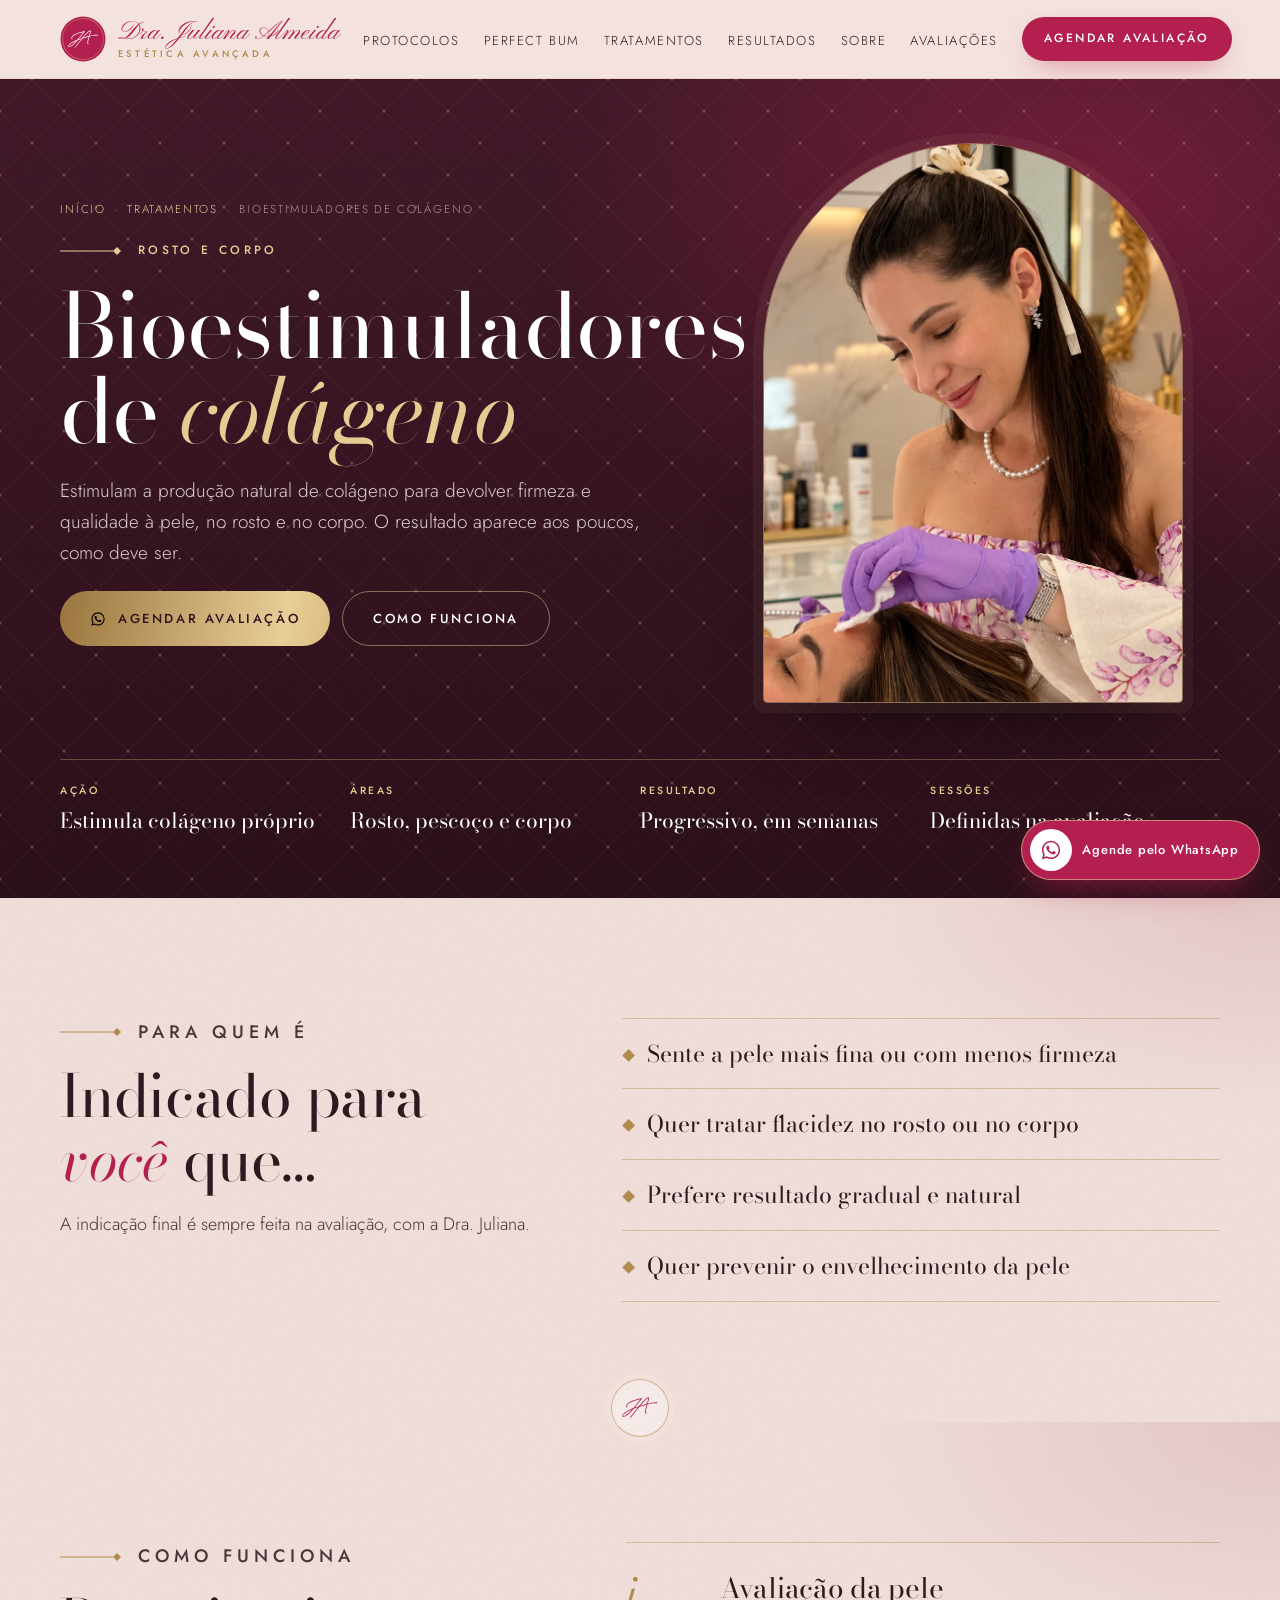
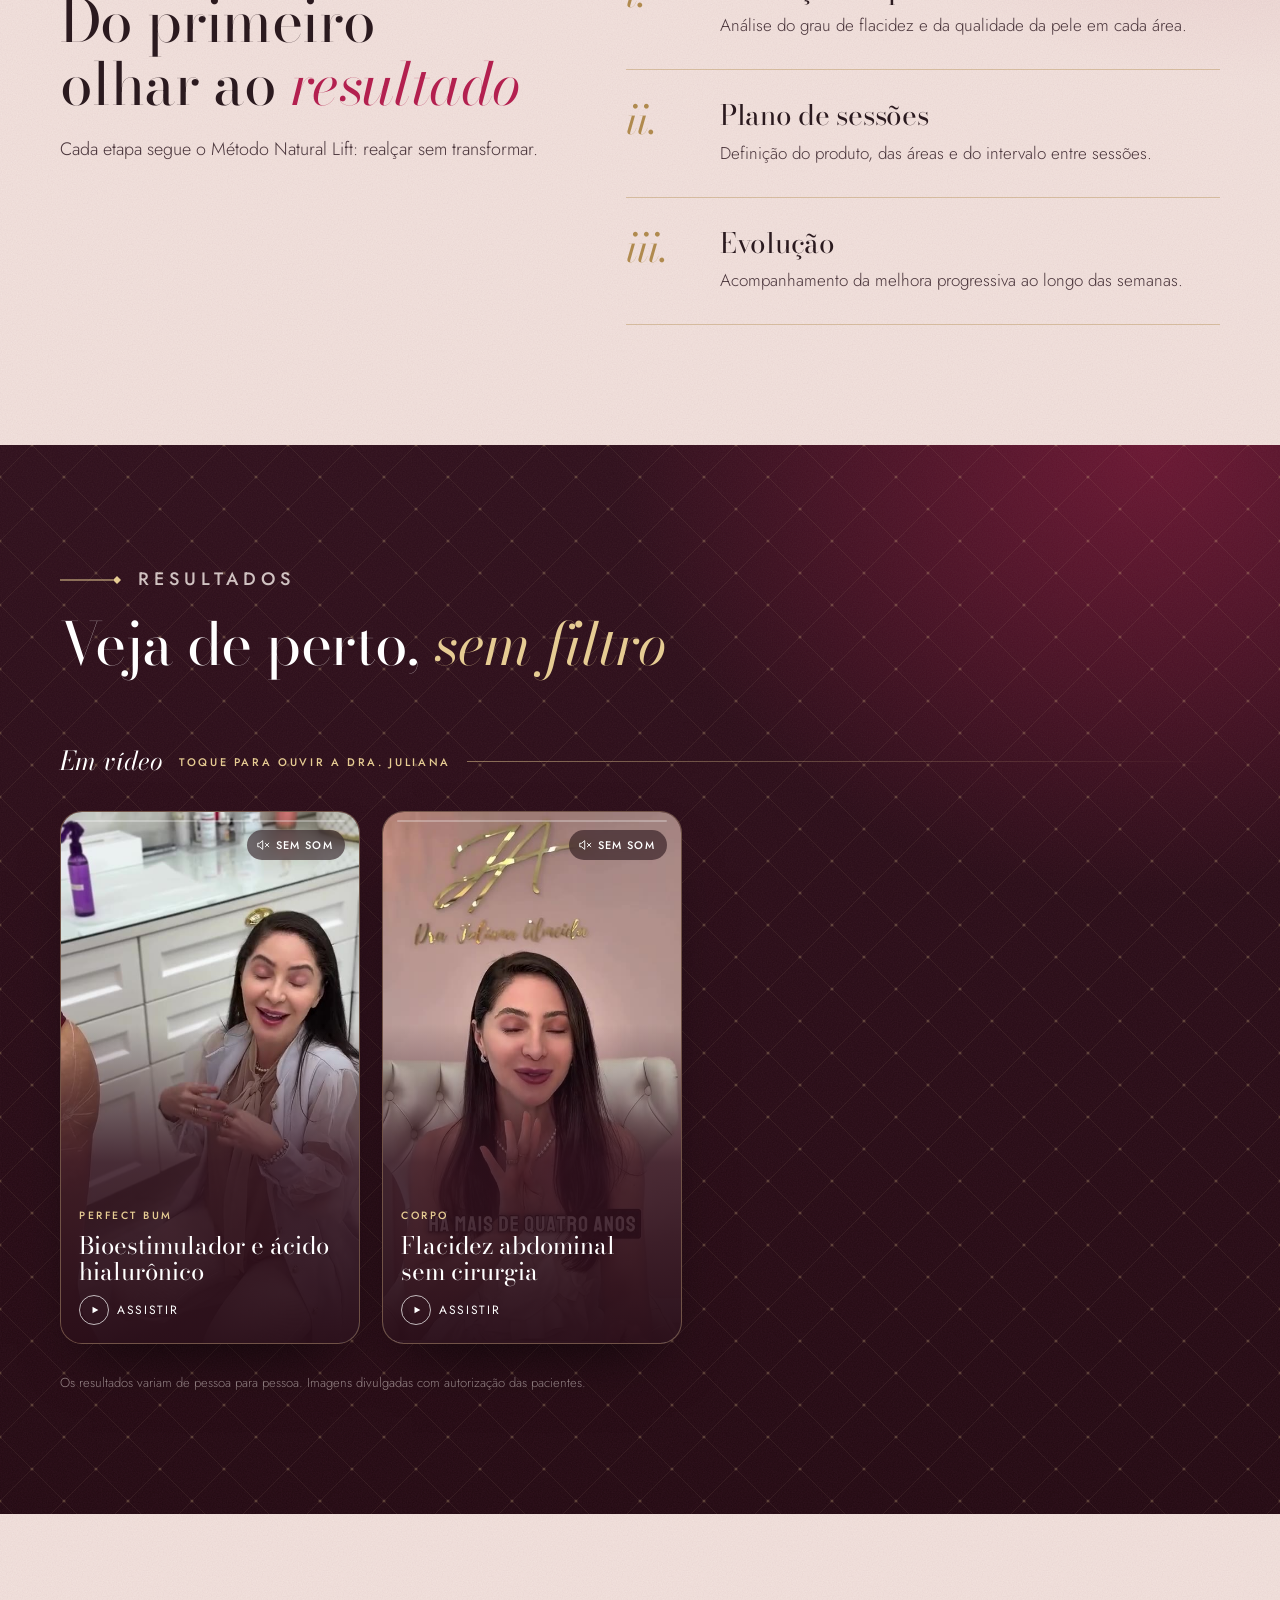
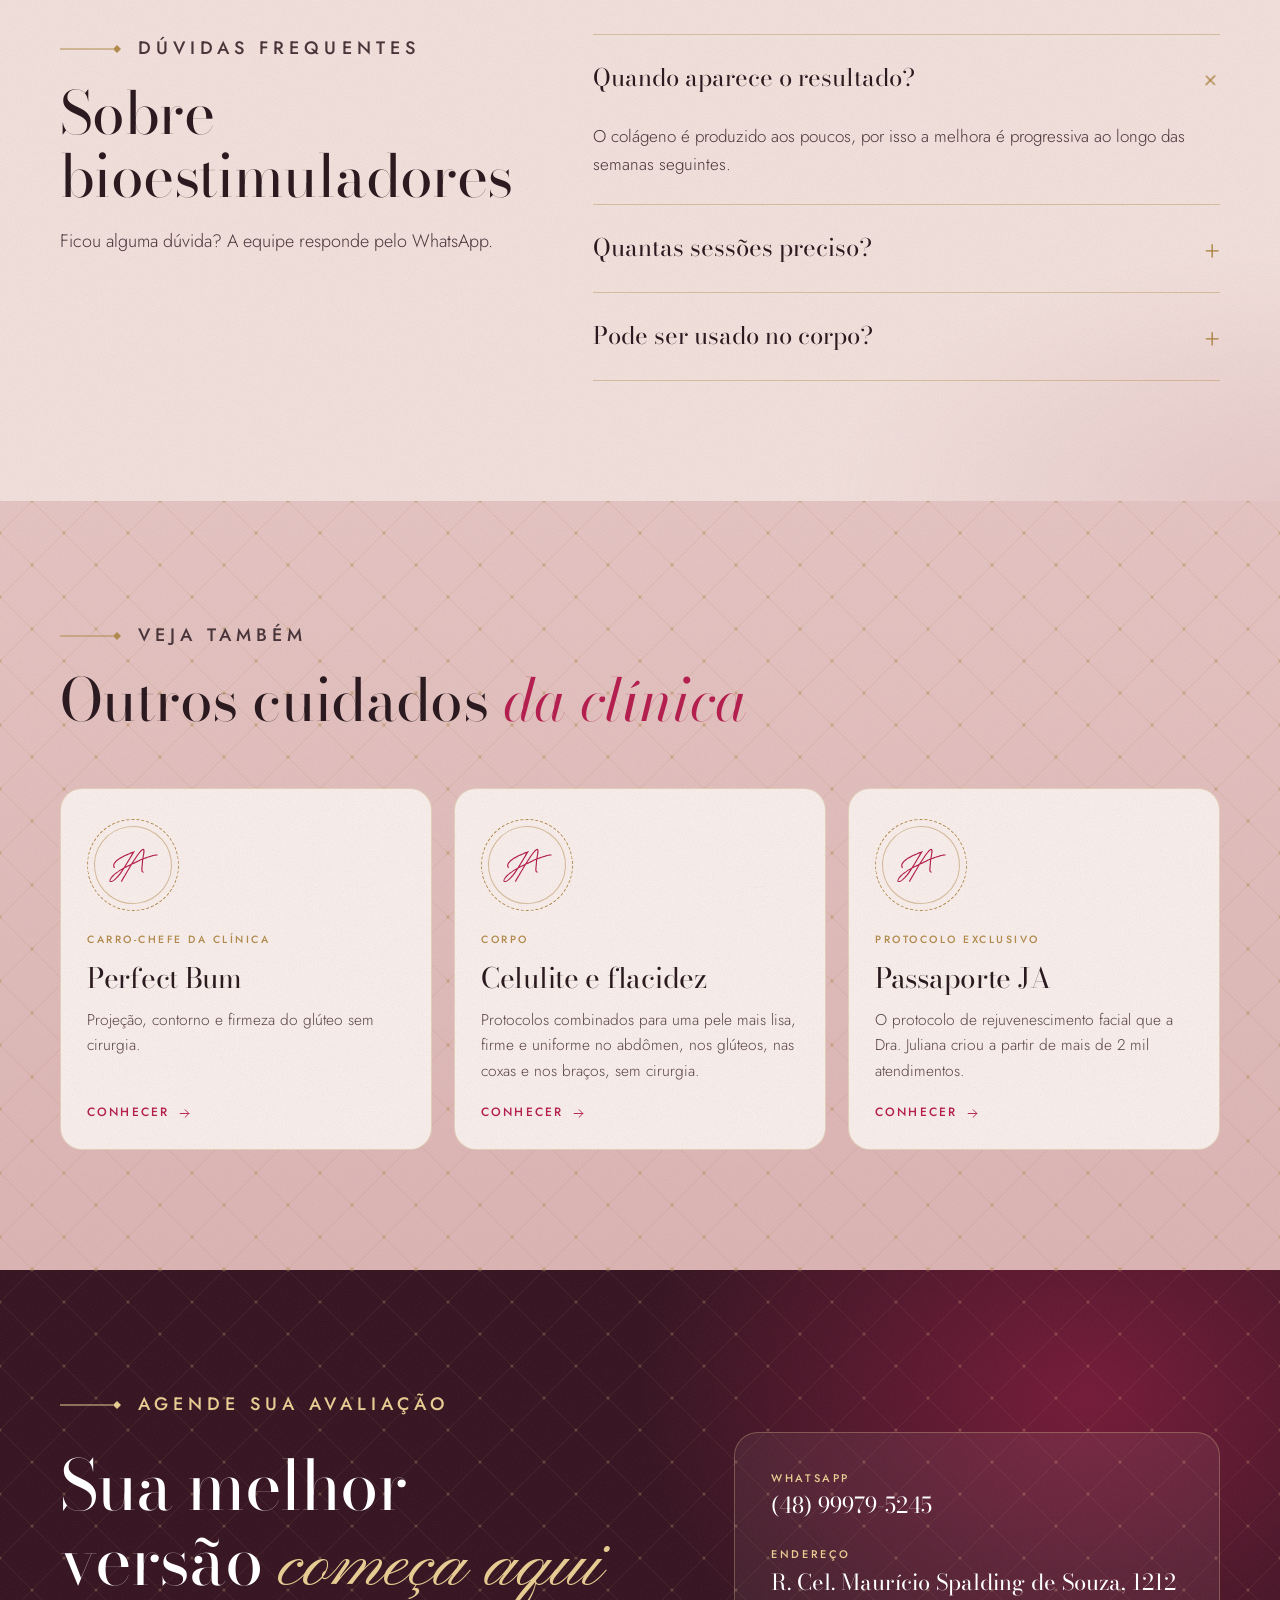
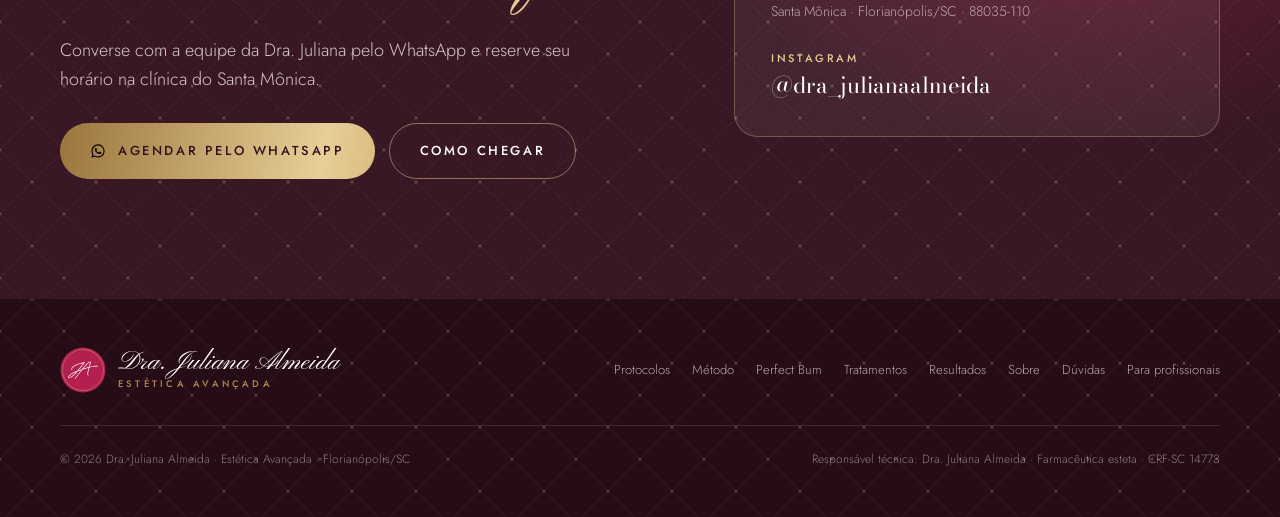
==== commit 3ce47043: "claude v2.2: pool de vídeos volta ao início dos resultados, com barra de progresso estilo stories Co" ====
--- a/bioestimuladores.html
+++ b/bioestimuladores.html
@@ -115,7 +115,7 @@
   <section class="section results p-media" id="resultados">
     <div class="wrap">
       <div class="section-head"><p class="eyebrow rule">Resultados</p><h2>Veja de perto, <em>sem filtro</em></h2></div>
-      <p class="sub-label">Em vídeo <small>Toque para ouvir a Dra. Juliana</small></p><div class="reels" style="--n:2"><div class="reel vplayer" data-src="videos/perfect-bum.mp4"><video muted loop playsinline preload="none" poster="img/poster-perfect-bum.jpg"></video><span class="vp-mute" aria-hidden="true"><svg viewBox="0 0 24 24" fill="none" stroke="currentColor" stroke-width="1.6" stroke-linecap="round" stroke-linejoin="round"><path d="M11 5 6 9H3v6h3l5 4z"/><path d="m22 9-6 6M16 9l6 6"/></svg>Sem som</span><span class="vp-spin" aria-hidden="true"></span><button class="vp-overlay" aria-label="Assistir com som: Bioestimulador e ácido hialurônico"><span class="reel-info"><small>Perfect Bum</small><b>Bioestimulador e ácido hialurônico</b><span class="mini-play"><i><svg><use href="#i-play"/></svg></i>Assistir</span></span></button></div><div class="reel vplayer" data-src="videos/flacidez-abdominal.mp4"><video muted loop playsinline preload="none" poster="img/poster-flacidez.jpg"></video><span class="vp-mute" aria-hidden="true"><svg viewBox="0 0 24 24" fill="none" stroke="currentColor" stroke-width="1.6" stroke-linecap="round" stroke-linejoin="round"><path d="M11 5 6 9H3v6h3l5 4z"/><path d="m22 9-6 6M16 9l6 6"/></svg>Sem som</span><span class="vp-spin" aria-hidden="true"></span><button class="vp-overlay" aria-label="Assistir com som: Flacidez abdominal sem cirurgia"><span class="reel-info"><small>Corpo</small><b>Flacidez abdominal sem cirurgia</b><span class="mini-play"><i><svg><use href="#i-play"/></svg></i>Assistir</span></span></button></div></div>
+      <p class="sub-label">Em vídeo <small>Toque para ouvir a Dra. Juliana</small></p><div class="reels" style="--n:2"><div class="reel vplayer" data-src="videos/perfect-bum.mp4"><video muted loop playsinline preload="none" poster="img/poster-perfect-bum.jpg"></video><span class="vp-mute" aria-hidden="true"><svg viewBox="0 0 24 24" fill="none" stroke="currentColor" stroke-width="1.6" stroke-linecap="round" stroke-linejoin="round"><path d="M11 5 6 9H3v6h3l5 4z"/><path d="m22 9-6 6M16 9l6 6"/></svg>Sem som</span><span class="vp-spin" aria-hidden="true"></span><span class="vp-bar" aria-hidden="true"><i></i></span><button class="vp-overlay" aria-label="Assistir com som: Bioestimulador e ácido hialurônico"><span class="reel-info"><small>Perfect Bum</small><b>Bioestimulador e ácido hialurônico</b><span class="mini-play"><i><svg><use href="#i-play"/></svg></i>Assistir</span></span></button></div><div class="reel vplayer" data-src="videos/flacidez-abdominal.mp4"><video muted loop playsinline preload="none" poster="img/poster-flacidez.jpg"></video><span class="vp-mute" aria-hidden="true"><svg viewBox="0 0 24 24" fill="none" stroke="currentColor" stroke-width="1.6" stroke-linecap="round" stroke-linejoin="round"><path d="M11 5 6 9H3v6h3l5 4z"/><path d="m22 9-6 6M16 9l6 6"/></svg>Sem som</span><span class="vp-spin" aria-hidden="true"></span><span class="vp-bar" aria-hidden="true"><i></i></span><button class="vp-overlay" aria-label="Assistir com som: Flacidez abdominal sem cirurgia"><span class="reel-info"><small>Corpo</small><b>Flacidez abdominal sem cirurgia</b><span class="mini-play"><i><svg><use href="#i-play"/></svg></i>Assistir</span></span></button></div></div>
       <p class="disclaimer">Os resultados variam de pessoa para pessoa. Imagens divulgadas com autorização das pacientes.</p>
     </div>
   </section>
--- a/assets/site.css
+++ b/assets/site.css
@@ -226,6 +226,11 @@
 .vplayer.is-active .vp-mute{display:none}
 .vp-spin{position:absolute;left:50%;top:50%;z-index:4;width:44px;height:44px;margin:-22px 0 0 -22px;border-radius:50%;border:2px solid rgba(255,255,255,.25);border-top-color:var(--gold-hi);animation:spin .8s linear infinite;display:none;pointer-events:none}
 .vplayer.is-loading .vp-spin{display:block}
+.vp-bar{position:absolute;left:14px;right:14px;top:8px;height:2px;border-radius:2px;background:rgba(255,255,255,.28);z-index:3;overflow:hidden;pointer-events:none}
+.vp-bar i{display:block;height:100%;width:100%;background:var(--gold-hi);transform-origin:left;transform:scaleX(0)}
+.vplayer.is-active .vp-bar{display:none}
+.reel .vp-mute{top:18px}
+.bastidores .vp-bar{left:32%;right:32%;top:26px}
 /* play pill */
 .play{display:flex;align-items:center;gap:12px;background:rgba(251,246,242,.92);color:var(--ink);border-radius:999px;padding:8px 18px 8px 8px;backdrop-filter:blur(6px)}
 .play i{width:42px;height:42px;border-radius:50%;background:var(--raspberry);display:grid;place-items:center;flex:none}
@@ -384,6 +389,18 @@
 .pb-gallery img{width:100%;height:100%;object-fit:cover}
 .pb-gallery figcaption{position:absolute;left:0;right:0;bottom:0;padding:36px 16px 14px;background:linear-gradient(transparent,rgba(30,10,18,.85));font-family:var(--display);font-size:19px;color:#fff}
 @media (max-width:900px){.pb-gallery{display:flex;overflow-x:auto;scroll-snap-type:x mandatory;margin-right:calc(-1 * var(--gutter-r));padding-bottom:80px}.pb-gallery figure{flex:0 0 72vw;scroll-snap-align:start}}
+
+.team-band{display:grid;grid-template-columns:1fr 1fr;gap:64px;align-items:center;margin-top:96px}
+.team-main{margin:0;position:relative;aspect-ratio:4/5;max-width:520px;width:100%;justify-self:center;border-radius:28px;overflow:hidden;border:1px solid rgba(230,204,147,.55);box-shadow:0 0 0 10px rgba(230,204,147,.07),0 0 0 11px rgba(230,204,147,.3),0 50px 90px -40px rgba(0,0,0,.75)}
+.team-main img{width:100%;height:100%;object-fit:cover;object-position:50% 30%}
+.team-copy{display:flex;flex-direction:column;gap:20px;min-width:0}
+.team-copy .eyebrow{color:var(--gold-hi)}
+.team-copy h3{font-size:clamp(34px,3.6vw,52px);color:#fff}
+.team-copy h3 em{color:var(--gold-hi)}
+.team-copy p{color:rgba(247,237,234,.8);max-width:30em}
+.team-copy .btn{align-self:flex-start}
+.clinic .team-copy .rule::before{background-image:var(--rule-dark)}
+@media (max-width:900px){.team-band{grid-template-columns:1fr;gap:36px;margin-top:64px}.team-main{max-width:420px}.team-copy .btn{align-self:stretch;justify-content:center}}
 
 /* avaliações */
 .reviews-head{display:grid;grid-template-columns:auto 1fr;gap:56px;align-items:end}
